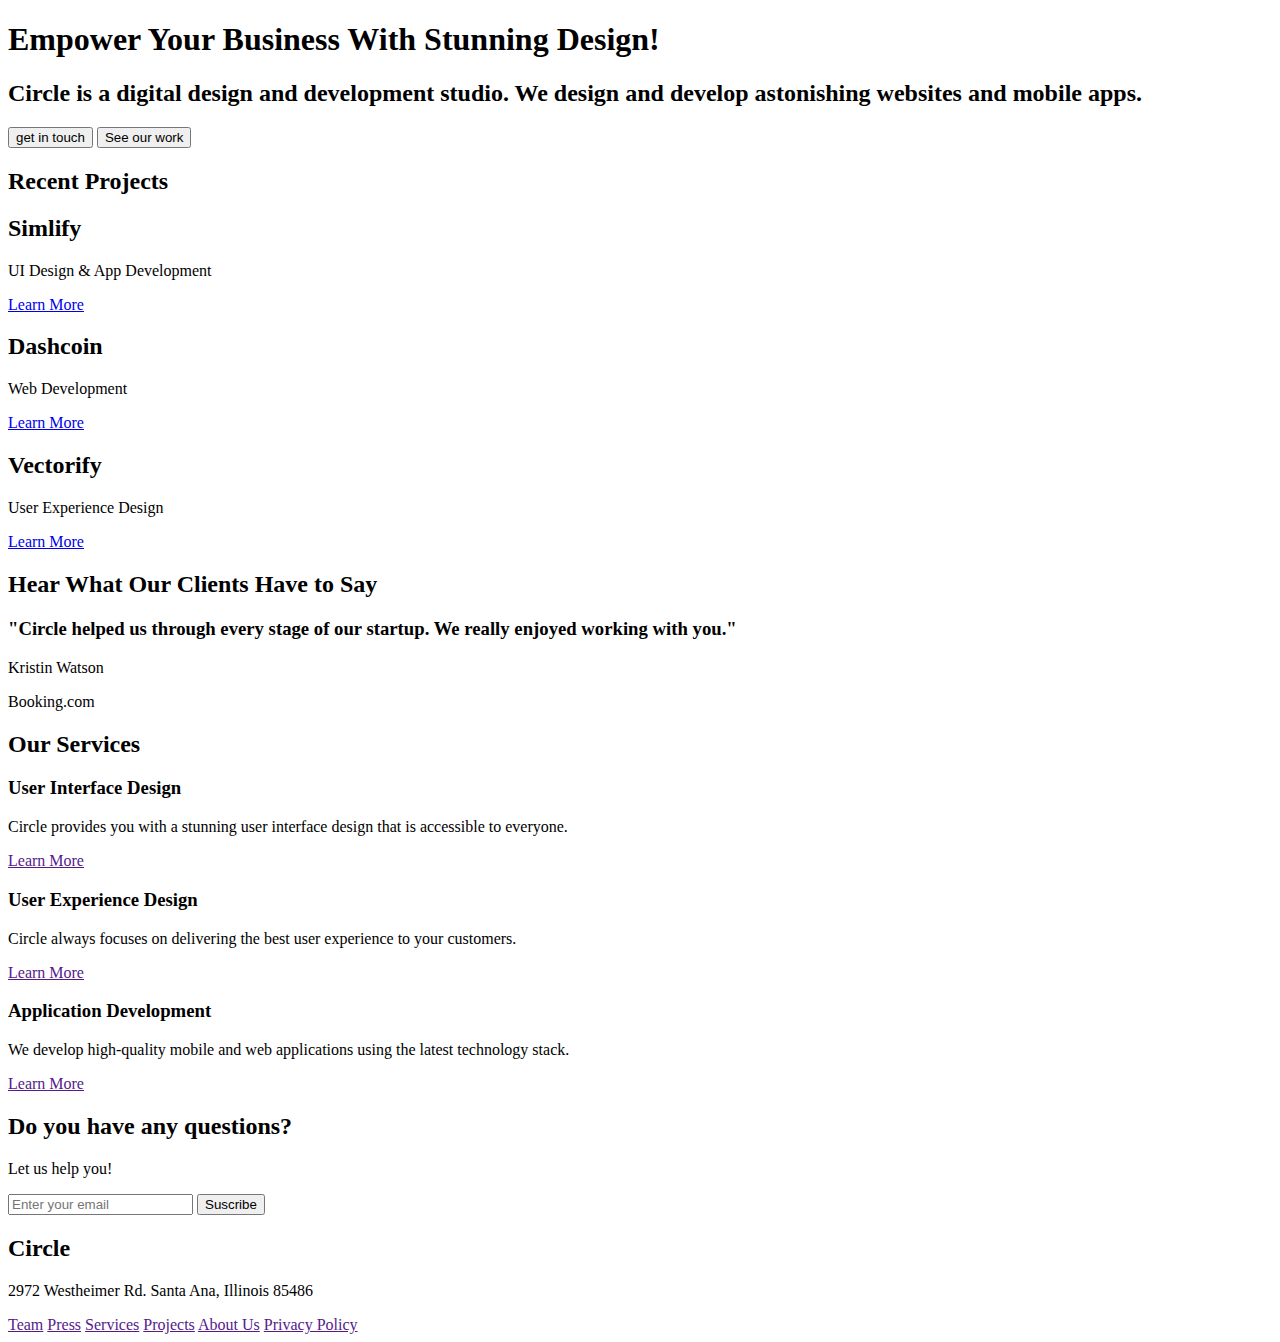
==== index.html @ e0c0fb66 "htmlCircleCommit" ====
<!DOCTYPE html>
<html lang="en">
  <head>
    <h1>Empower Your Business With Stunning Design!</h1>
    <h2>
      Circle is a digital design and development studio. We design and develop
      astonishing websites and mobile apps.
    </h2>
    <button>get in touch</button>
    <button>See our work</button>

    <meta charset="UTF-8" />
    <meta http-equiv="X-UA-Compatible" content="IE=edge" />
    <meta name="viewport" content="width=device-width, initial-scale=1.0" />
    <title>Document</title>
  </head>
  <body>
    <section>
      <h2>Recent Projects</h2>
      <div>
        <h2>Simlify</h2>
        <p>UI Design & App Development</p>
        <a href="https://circle-agency-35d27e.webflow.io/projects/simplify"
          >Learn More</a
        >
      </div>
      <div>
        <h2>Dashcoin</h2>
        <p>Web Development</p>
        <a href="https://circle-agency-35d27e.webflow.io/projects/dashcoin"
          >Learn More</a
        >
      </div>
      <div>
        <h2>Vectorify</h2>
        <p>User Experience Design</p>
        <a href="https://circle-agency-35d27e.webflow.io/projects/vectorify"
          >Learn More</a
        >
      </div>
    </section>
    <section>
      <h2>Hear What Our Clients Have to Say</h2>
      <h3>
        "Circle helped us through every stage of our startup. We really enjoyed
        working with you."
      </h3>
      <p>Kristin Watson</p>
      <p>Booking.com</p>
    </section>
    <section>
      <h2>Our Services</h2>
      <div>
        <h3>User Interface Design</h3>
        <p>
          Circle provides you with a stunning user interface design that is
          accessible to everyone.
        </p>
        <a href="">Learn More</a>
      </div>
      <div>
        <h3>User Experience Design</h3>
        <p>
          Circle always focuses on delivering the best user experience to your
          customers.
        </p>
        <a href="">Learn More</a>
      </div>
      <div>
        <h3>Application Development</h3>
        <p>
          We develop high-quality mobile and web applications using the latest
          technology stack.
        </p>
        <a href="">Learn More</a>
      </div>
    </section>
    <section>
      <h2>Do you have any questions?</h2>
      <p>Let us help you!</p>
      <input type="email" placeholder="Enter your email" />
      <button>Suscribe</button>
    </section>
    <footer>
      <h2>Circle</h2>
      <p>2972 Westheimer Rd. Santa Ana, Illinois 85486</p>
      <a href="">Team</a>
      <a href="">Press</a>
      <a href="">Services</a>
      <a href="">Projects</a>
      <a href="">About Us</a>
      <a href="">Privacy Policy</a>
    </footer>
  </body>
</html>
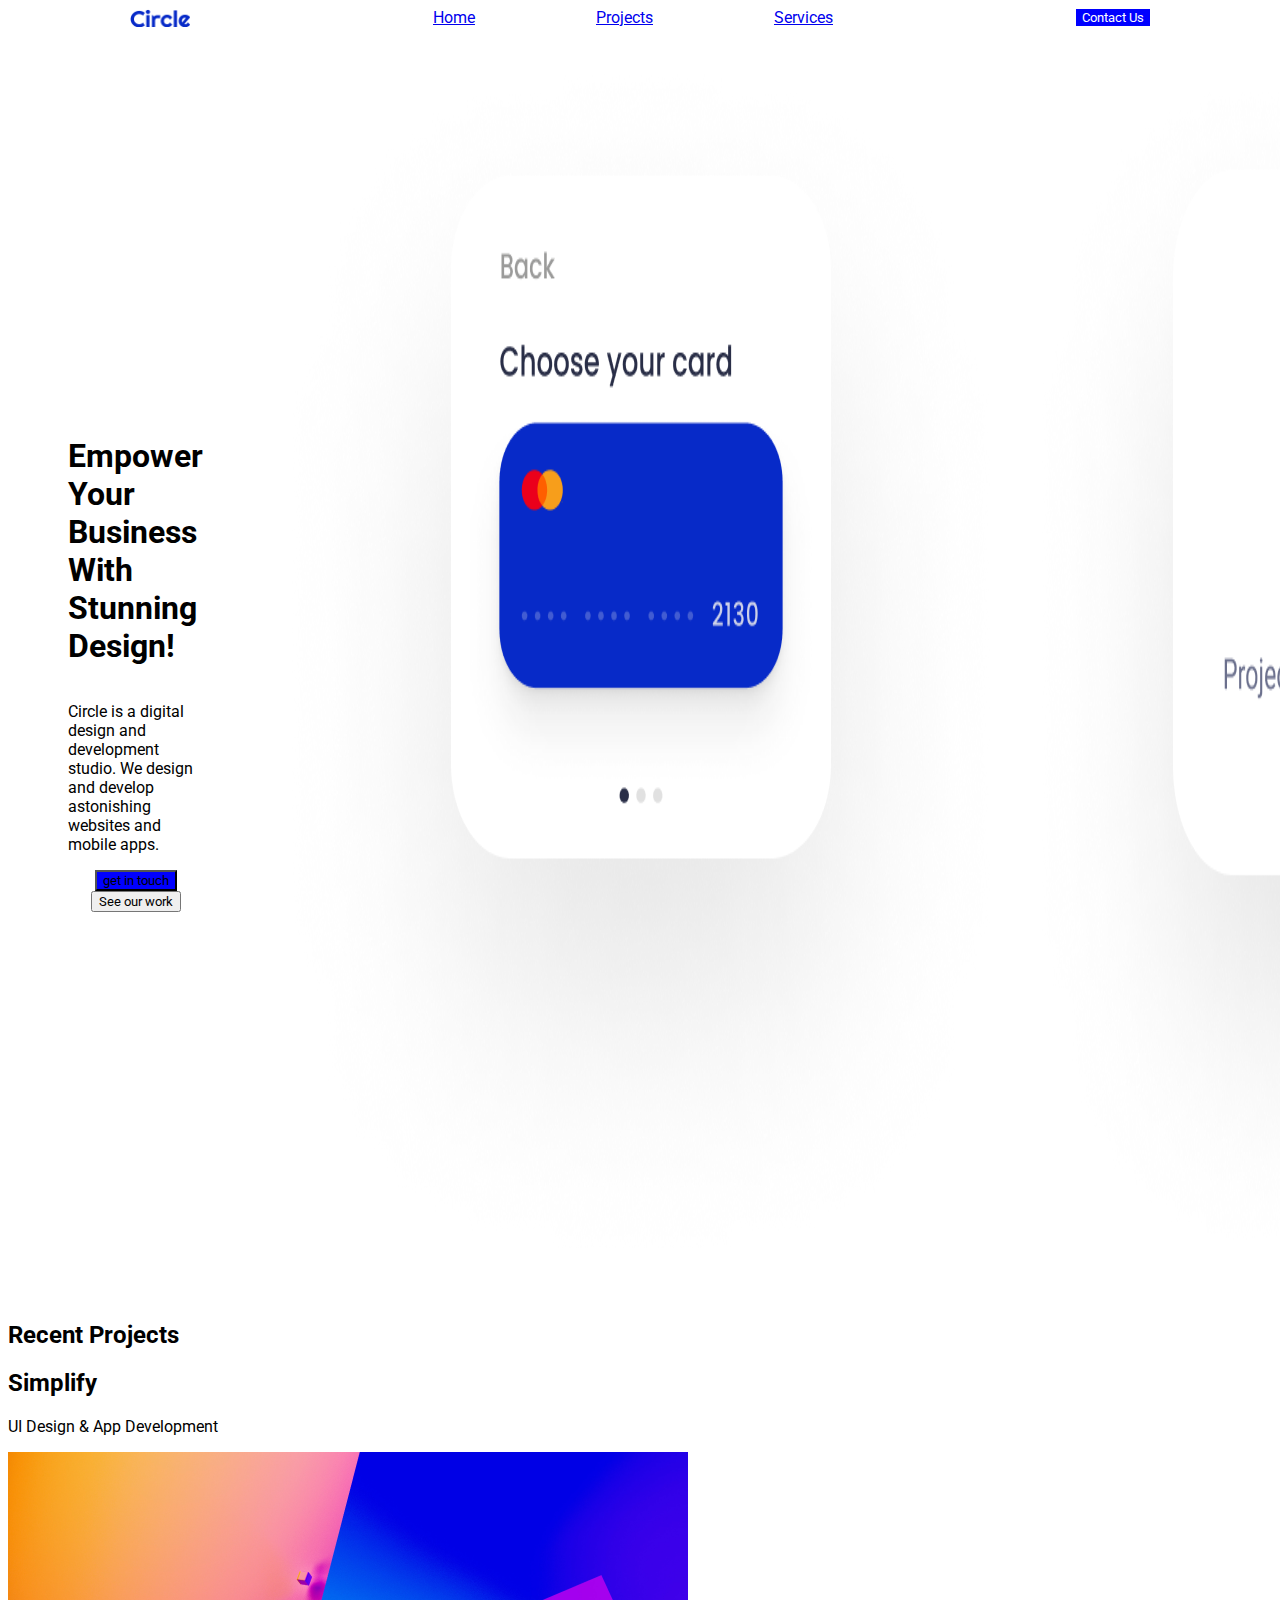
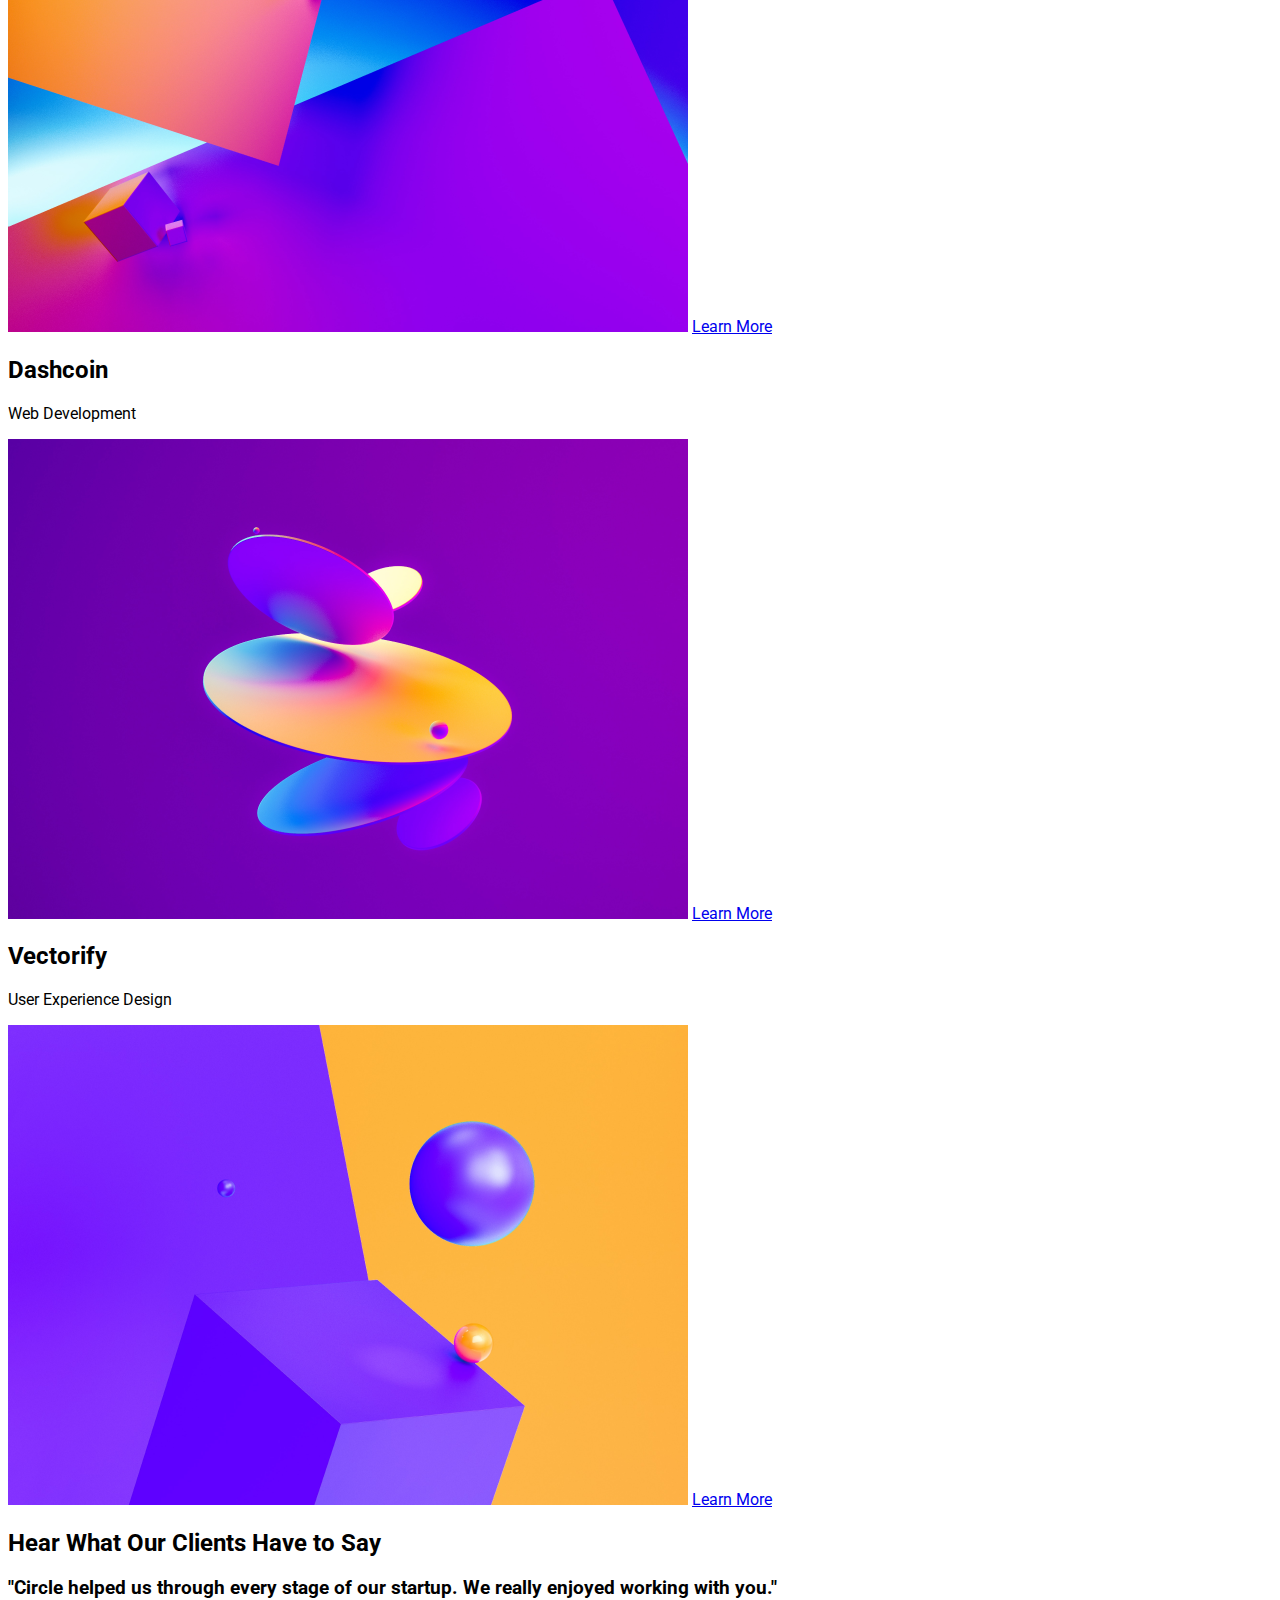
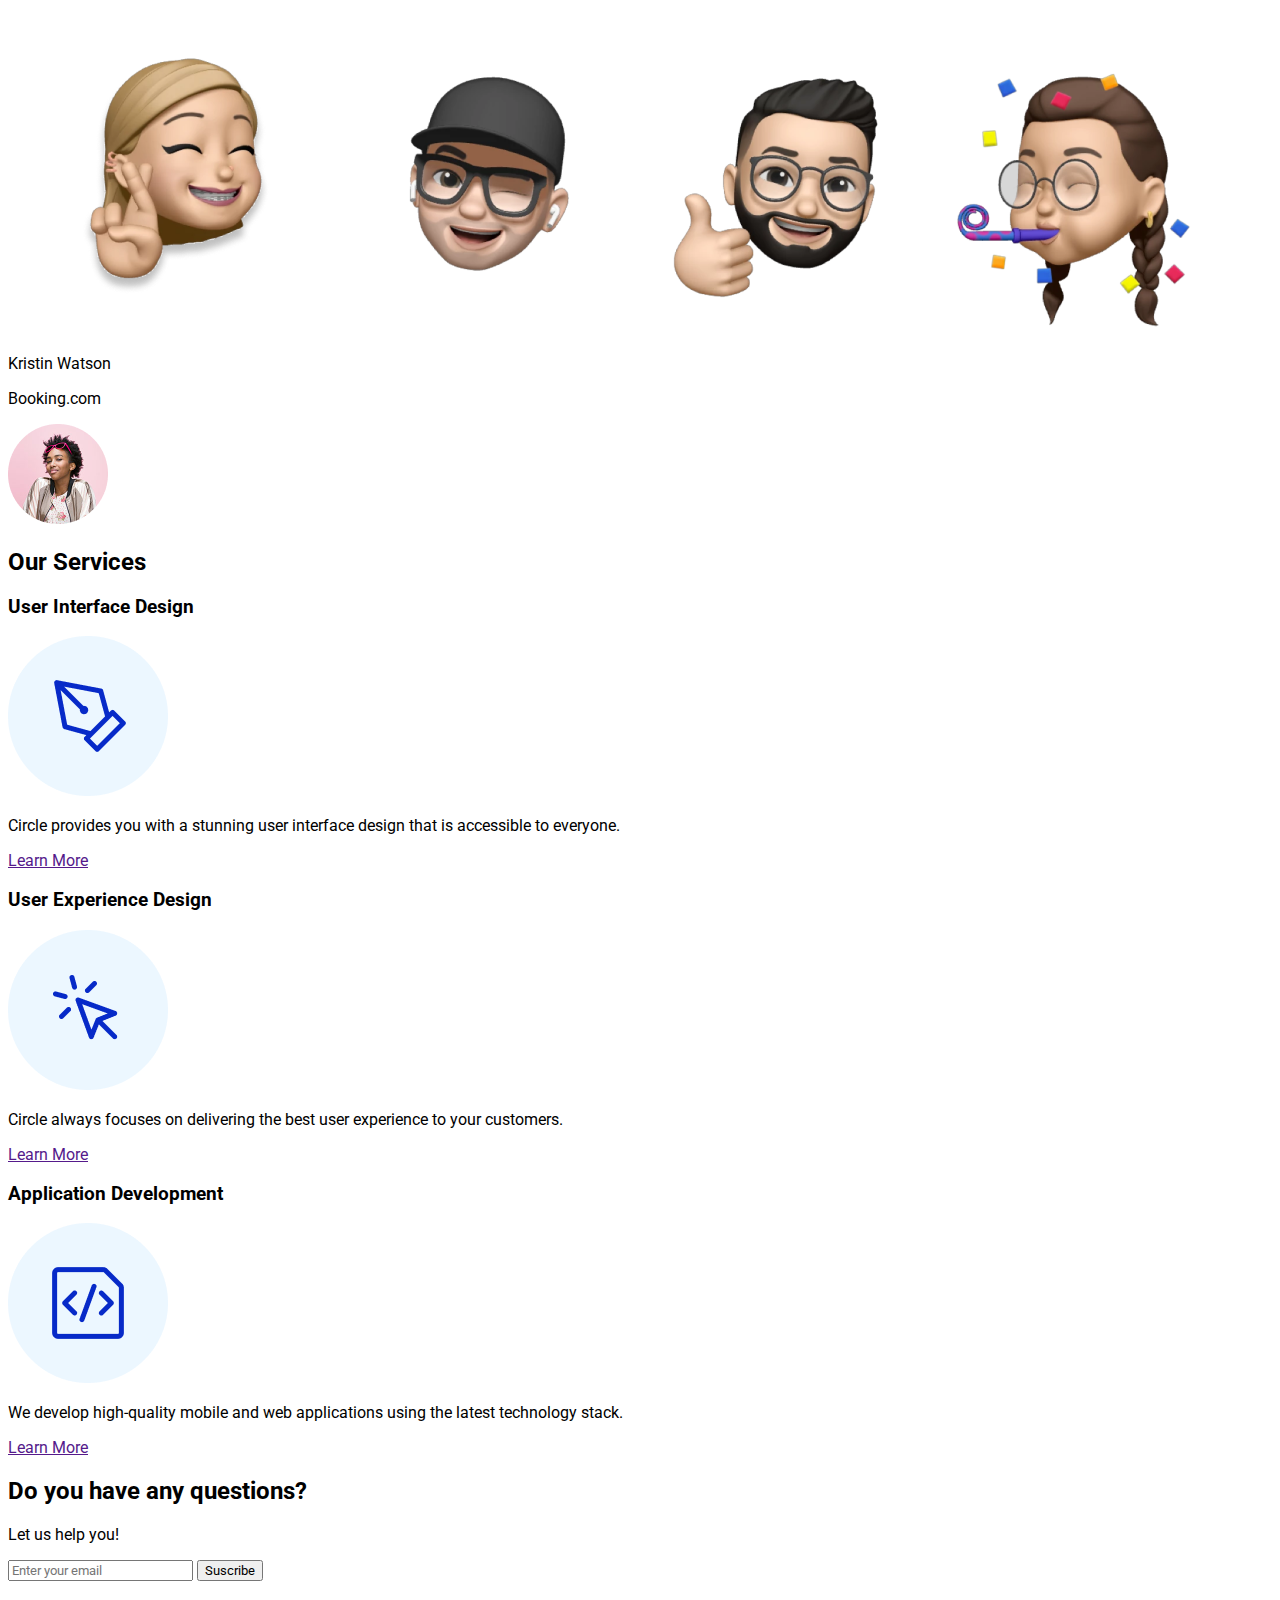
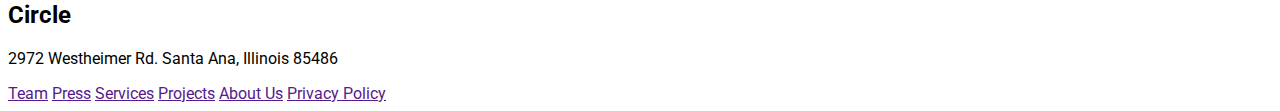
==== commit 35935062: "style css beggining" ====
--- a/index.html
+++ b/index.html
@@ -1,25 +1,51 @@
 <!DOCTYPE html>
 <html lang="en">
   <head>
-    <h1>Empower Your Business With Stunning Design!</h1>
-    <h2>
-      Circle is a digital design and development studio. We design and develop
-      astonishing websites and mobile apps.
-    </h2>
-    <button>get in touch</button>
-    <button>See our work</button>
-
     <meta charset="UTF-8" />
     <meta http-equiv="X-UA-Compatible" content="IE=edge" />
     <meta name="viewport" content="width=device-width, initial-scale=1.0" />
     <title>Document</title>
+    <link rel="stylesheet" href="style.css" />
+    <link rel="preconnect" href="https://fonts.googleapis.com" />
+    <link rel="preconnect" href="https://fonts.gstatic.com" crossorigin />
+    <link
+      href="https://fonts.googleapis.com/css2?family=Poppins:ital,wght@0,400;0,700;1,400&family=Roboto+Condensed:ital,wght@0,700;1,400&family=Roboto:wght@400;700&display=swap"
+      rel="stylesheet"
+    />
   </head>
   <body>
+    <nav class="navbar">
+      <img class="logo" src="/assets/Circle logo.png" alt="circle logo" />
+      <div class="nav-a">
+        <a href="https://circle-agency-35d27e.webflow.io/">Home</a>
+        <a href="https://circle-agency-35d27e.webflow.io/">Projects</a>
+        <a href="https://circle-agency-35d27e.webflow.io/">Services</a>
+      </div>
+      <button class="button-nav">Contact Us</button>
+    </nav>
+    <section class="hero-content">
+      <div class="hero-text">
+        <h1>Empower Your Business With Stunning Design!</h1>
+        <p>
+          Circle is a digital design and development studio. We design and
+          develop astonishing websites and mobile apps.
+        </p>
+        <button class="button-touch">get in touch</button>
+        <button>See our work</button>
+      </div>
+      <div class="hero-images">
+        <img src="/assets/Card 1.png" alt="card1" />
+        <img src="assets/Card 2.png" alt="card2" />
+        <img src="assets/Hero Image.png" alt="Hero Image" />
+        <img src="assets/Clients (Grayscale).png" alt="Clients Logos" />
+      </div>
+    </section>
     <section>
       <h2>Recent Projects</h2>
       <div>
-        <h2>Simlify</h2>
+        <h2>Simplify</h2>
         <p>UI Design & App Development</p>
+        <img src="/assets/Rectangle 1.png" alt="simplify image" />
         <a href="https://circle-agency-35d27e.webflow.io/projects/simplify"
           >Learn More</a
         >
@@ -27,6 +53,7 @@
       <div>
         <h2>Dashcoin</h2>
         <p>Web Development</p>
+        <img src="/assets/Rectangle 2.png" alt="dashcoin image" />
         <a href="https://circle-agency-35d27e.webflow.io/projects/dashcoin"
           >Learn More</a
         >
@@ -34,6 +61,7 @@
       <div>
         <h2>Vectorify</h2>
         <p>User Experience Design</p>
+        <img src="/assets/Rectangle 3.png" alt="vectorify image" />
         <a href="https://circle-agency-35d27e.webflow.io/projects/vectorify"
           >Learn More</a
         >
@@ -45,13 +73,19 @@
         "Circle helped us through every stage of our startup. We really enjoyed
         working with you."
       </h3>
+      <img src="/assets/Character 1.png" alt="image character 1" />
+      <img src="/assets/Character 2.png" alt="image character 2" />
+      <img src="/assets/Character 3.png" alt="image character 3" />
+      <img src="/assets/Character 4.png" alt="image character 4" />
       <p>Kristin Watson</p>
       <p>Booking.com</p>
+      <img src="/assets/Ellipse 24.png" alt="foto Ellipse" />
     </section>
     <section>
       <h2>Our Services</h2>
       <div>
         <h3>User Interface Design</h3>
+        <img src="/assets/Icon 1.png" alt="icono pluma" />
         <p>
           Circle provides you with a stunning user interface design that is
           accessible to everyone.
@@ -60,6 +94,7 @@
       </div>
       <div>
         <h3>User Experience Design</h3>
+        <img src="/assets/Icon 2.png" alt="icono flecha" />
         <p>
           Circle always focuses on delivering the best user experience to your
           customers.
@@ -68,6 +103,7 @@
       </div>
       <div>
         <h3>Application Development</h3>
+        <img src="/assets/Icon 3.png" alt="icono file" />
         <p>
           We develop high-quality mobile and web applications using the latest
           technology stack.
--- a/style.css
+++ b/style.css
@@ -0,0 +1,44 @@
+* {
+  font-family: roboto;
+}
+.navbar {
+  display: flex;
+  justify-content: space-around;
+  align-items: center;
+}
+.logo {
+  width: 60px;
+  height: 18px;
+  background-position: 50% 50%;
+  background-size: contain;
+  background-repeat: no-repeat;
+}
+.nav-a {
+  display: flex;
+  justify-content: space-between;
+  align-items: center;
+  width: 400px;
+}
+.button-nav {
+  background-color: blue;
+  color: white;
+  border: none;
+}
+.hero-content {
+  display: flex;
+  flex-direction: row;
+  align-items: center;
+}
+.hero-text {
+  display: flex;
+  justify-content: space-around;
+  align-items: center;
+  margin: 60px;
+  flex-direction: column;
+}
+.button-touch {
+  background-color: blue;
+}
+.hero-images {
+  display: flex;
+}
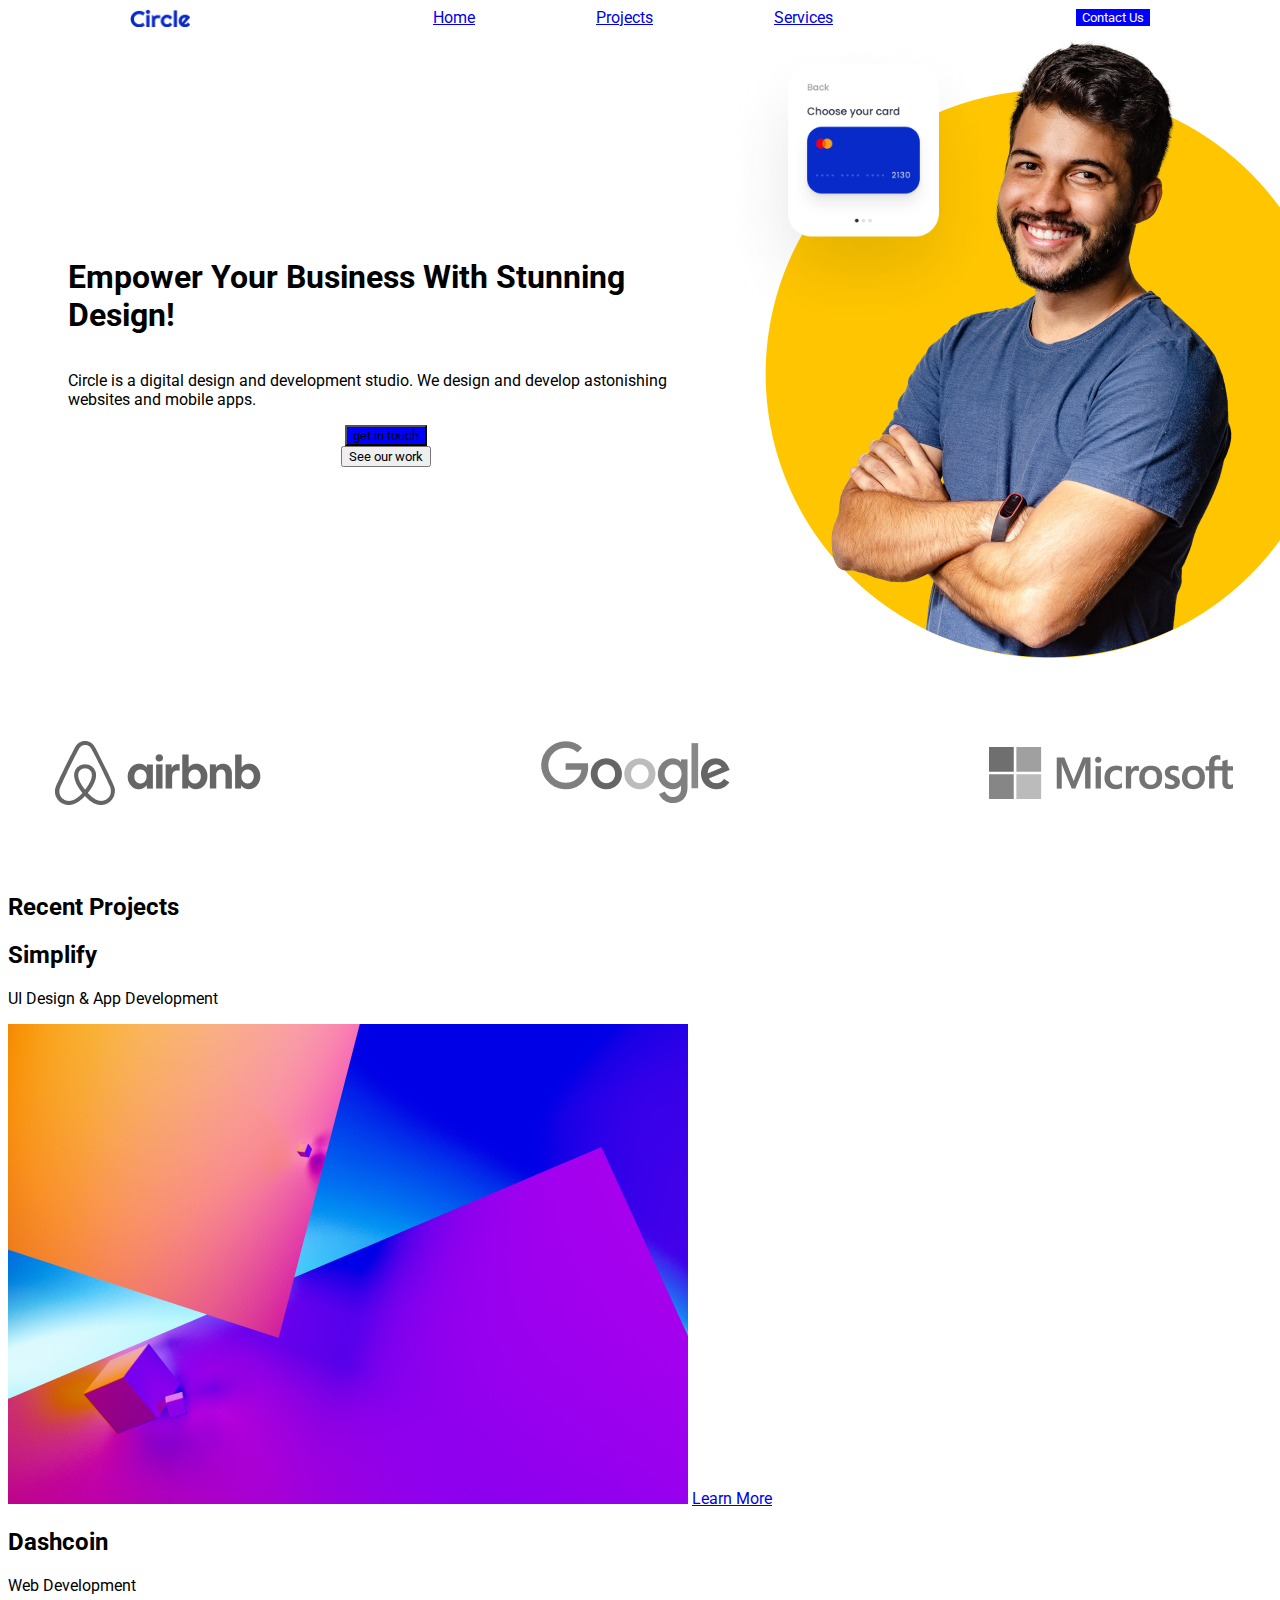
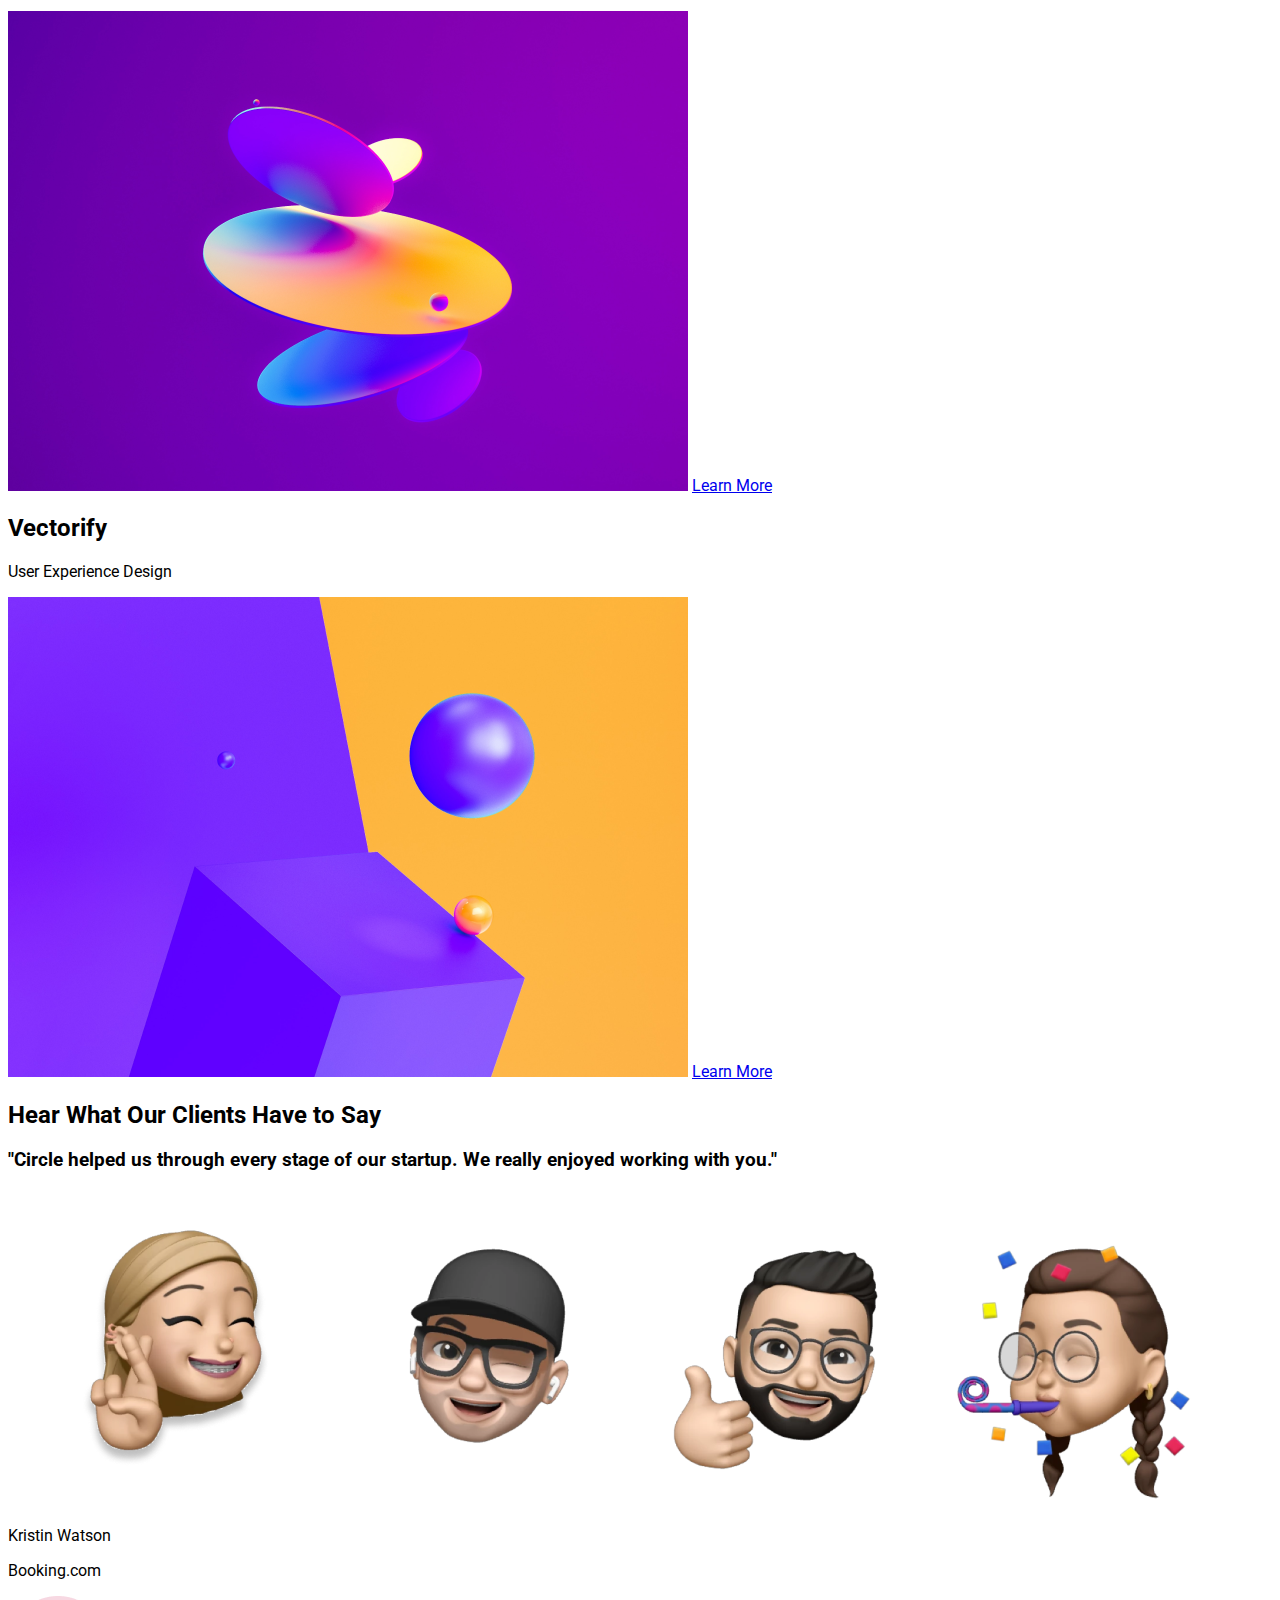
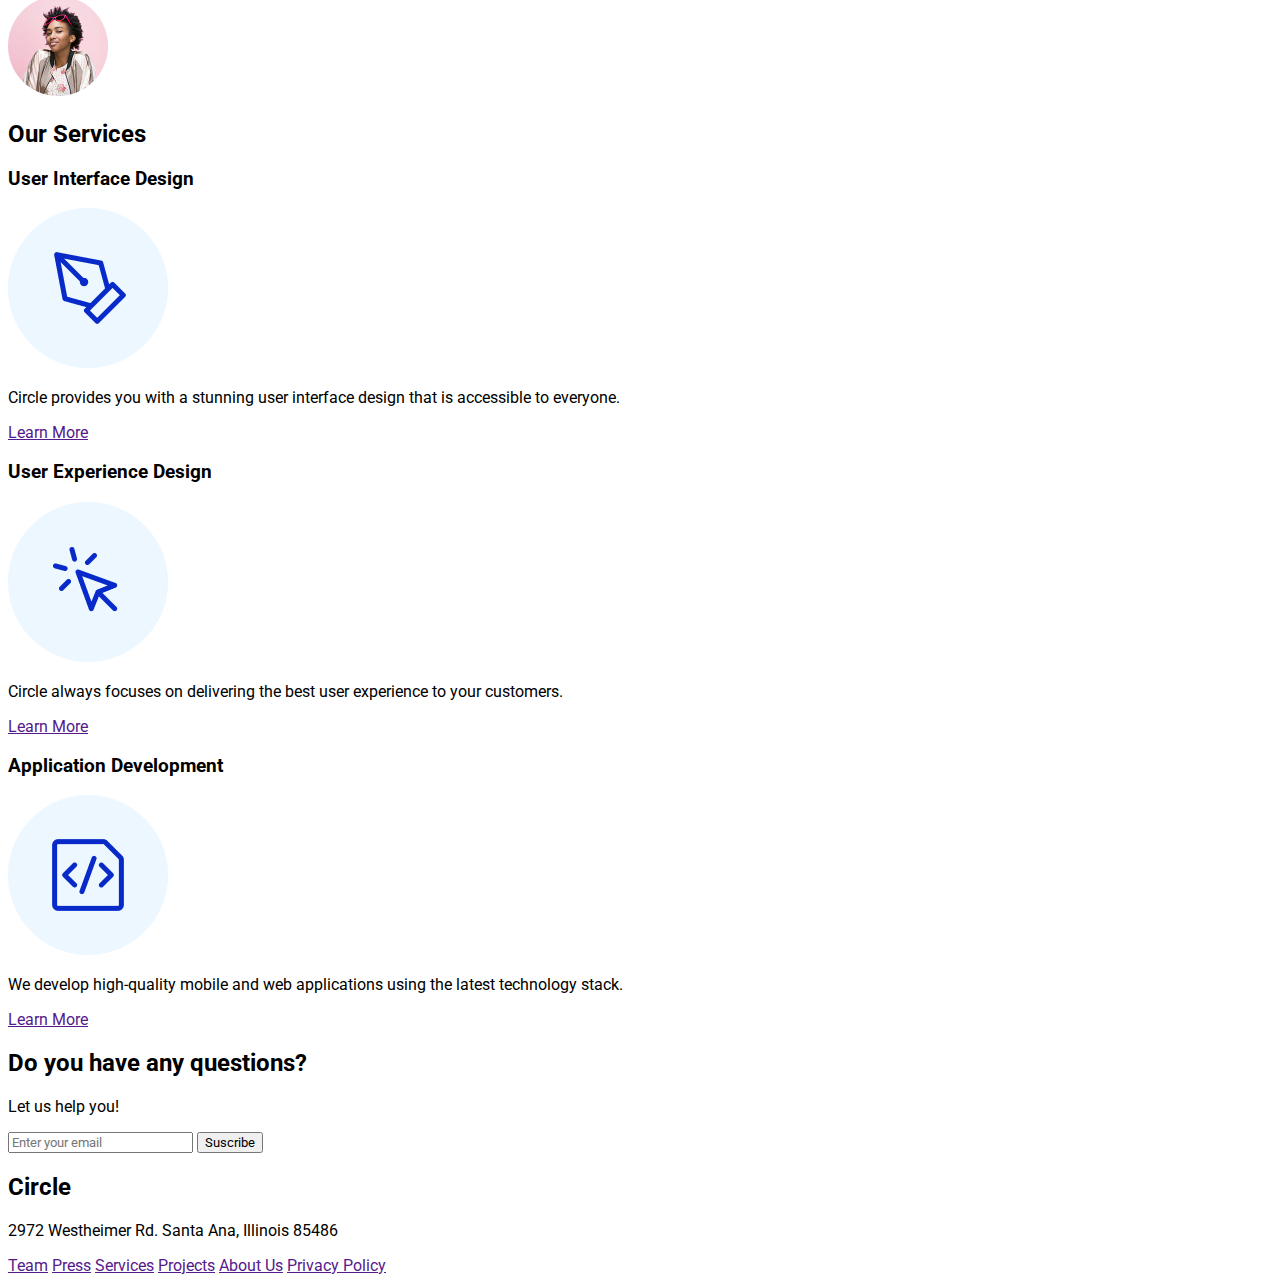
==== commit 1aef20bd: "hero-images" ====
--- a/index.html
+++ b/index.html
@@ -34,11 +34,23 @@
         <button>See our work</button>
       </div>
       <div class="hero-images">
-        <img src="/assets/Card 1.png" alt="card1" />
-        <img src="assets/Card 2.png" alt="card2" />
-        <img src="assets/Hero Image.png" alt="Hero Image" />
-        <img src="assets/Clients (Grayscale).png" alt="Clients Logos" />
+        <div class="hero-image1">
+          <img src="/assets/Card 1.png" alt="card1" />
+        </div>
+        <div class="hero-image2">
+          <img src="assets/Card 2.png" alt="card2" />
+        </div>
+        <div class="hero-image3">
+          <img src="assets/Hero Image.png" alt="Hero Image" />
+        </div>
       </div>
+    </section>
+    <section>
+      <img
+        class="clients-logos"
+        src="assets/Clients (Grayscale).png"
+        alt="Clients Logos"
+      />
     </section>
     <section>
       <h2>Recent Projects</h2>
--- a/style.css
+++ b/style.css
@@ -40,5 +40,41 @@
   background-color: blue;
 }
 .hero-images {
-  display: flex;
+  width: 50%;
+  height: 650px;
+  position: relative;
 }
+.hero-image1 {
+  width: 270px;
+  position: absolute;
+  right: 60%;
+  top: 0%;
+  left: -10%;
+}
+.hero-image1 img {
+  width: 300px;
+  height: auto;
+}
+.hero-image2 {
+  position: absolute;
+  width: 570px;
+  bottom: -10%;
+  left: 140%;
+}
+.hero-image2 img {
+  width: 300px;
+  height: auto;
+}
+.hero-image3 {
+  width: 270px;
+  /* position: absolute;
+  bottom: -20%;
+  left: 70%; */
+}
+.hero-image3 img {
+  width: 570px;
+  height: auto;
+}
+
+.clients-logos {
+}
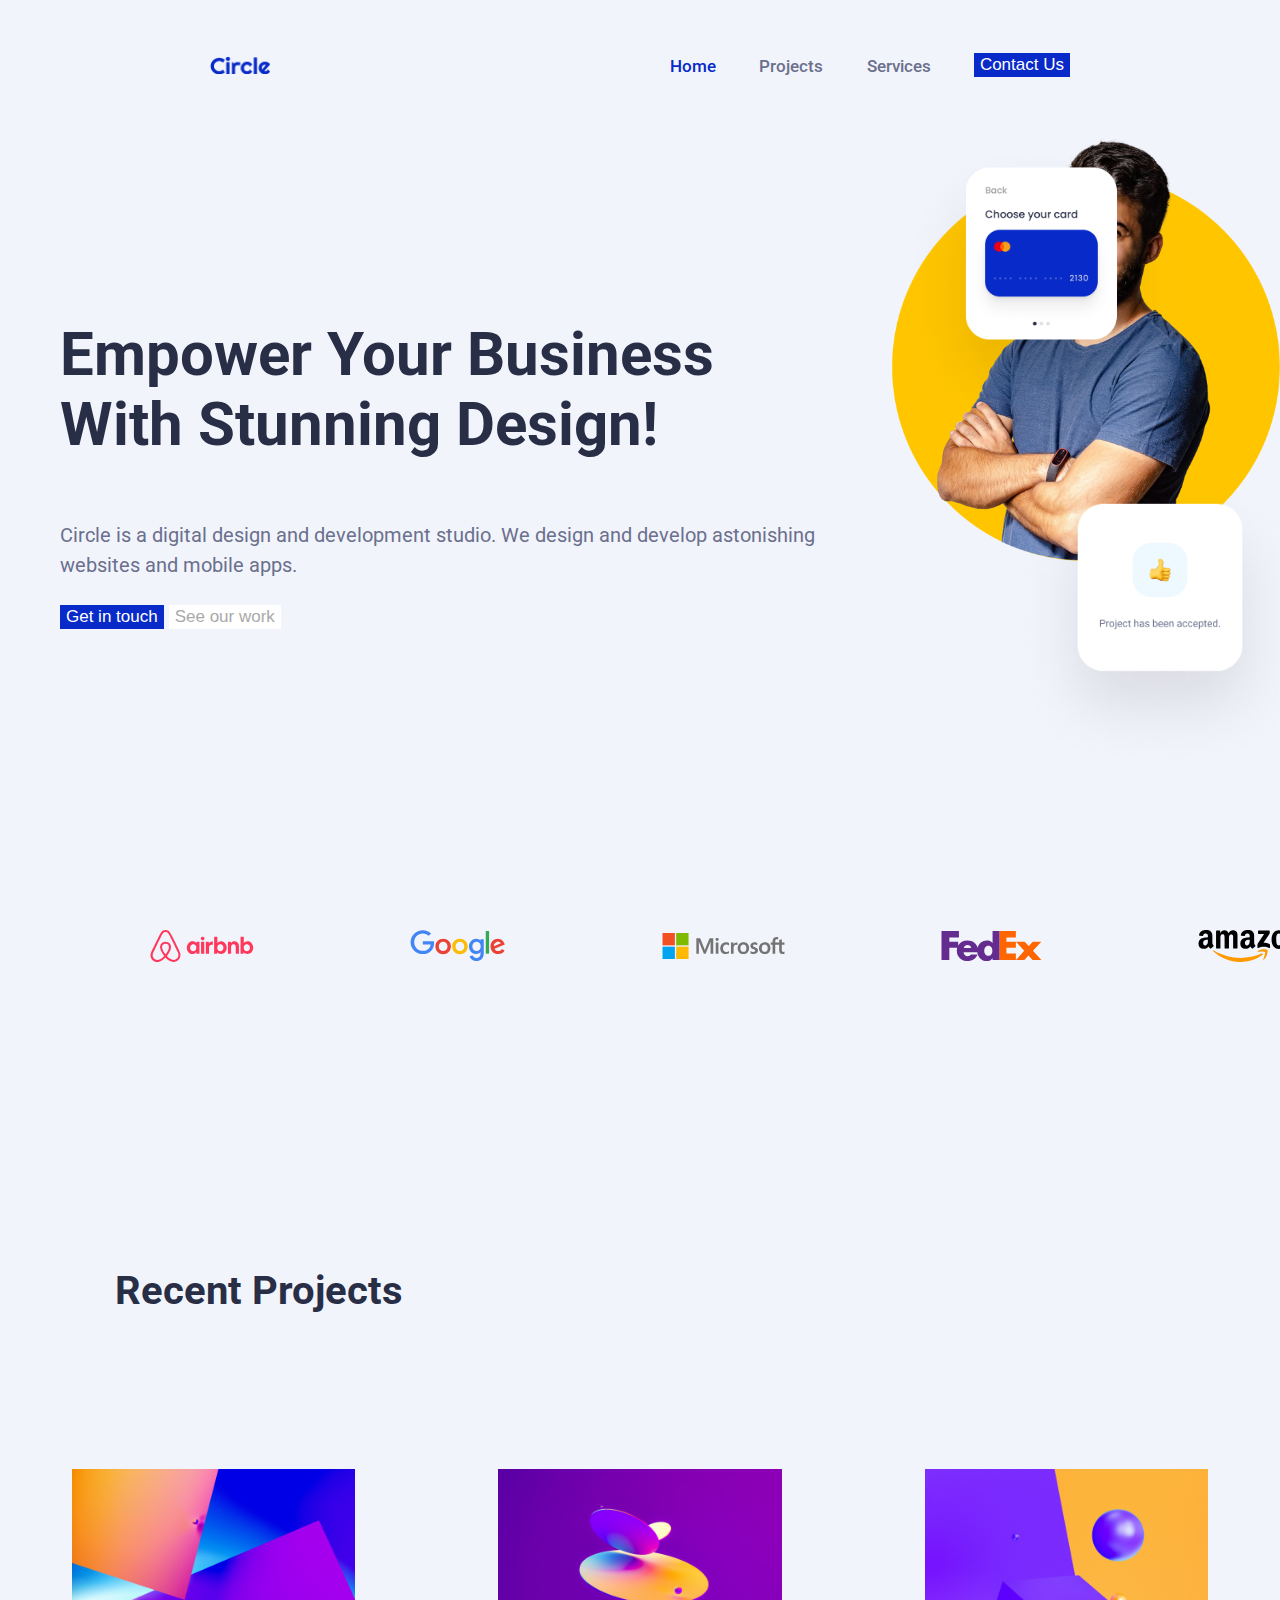
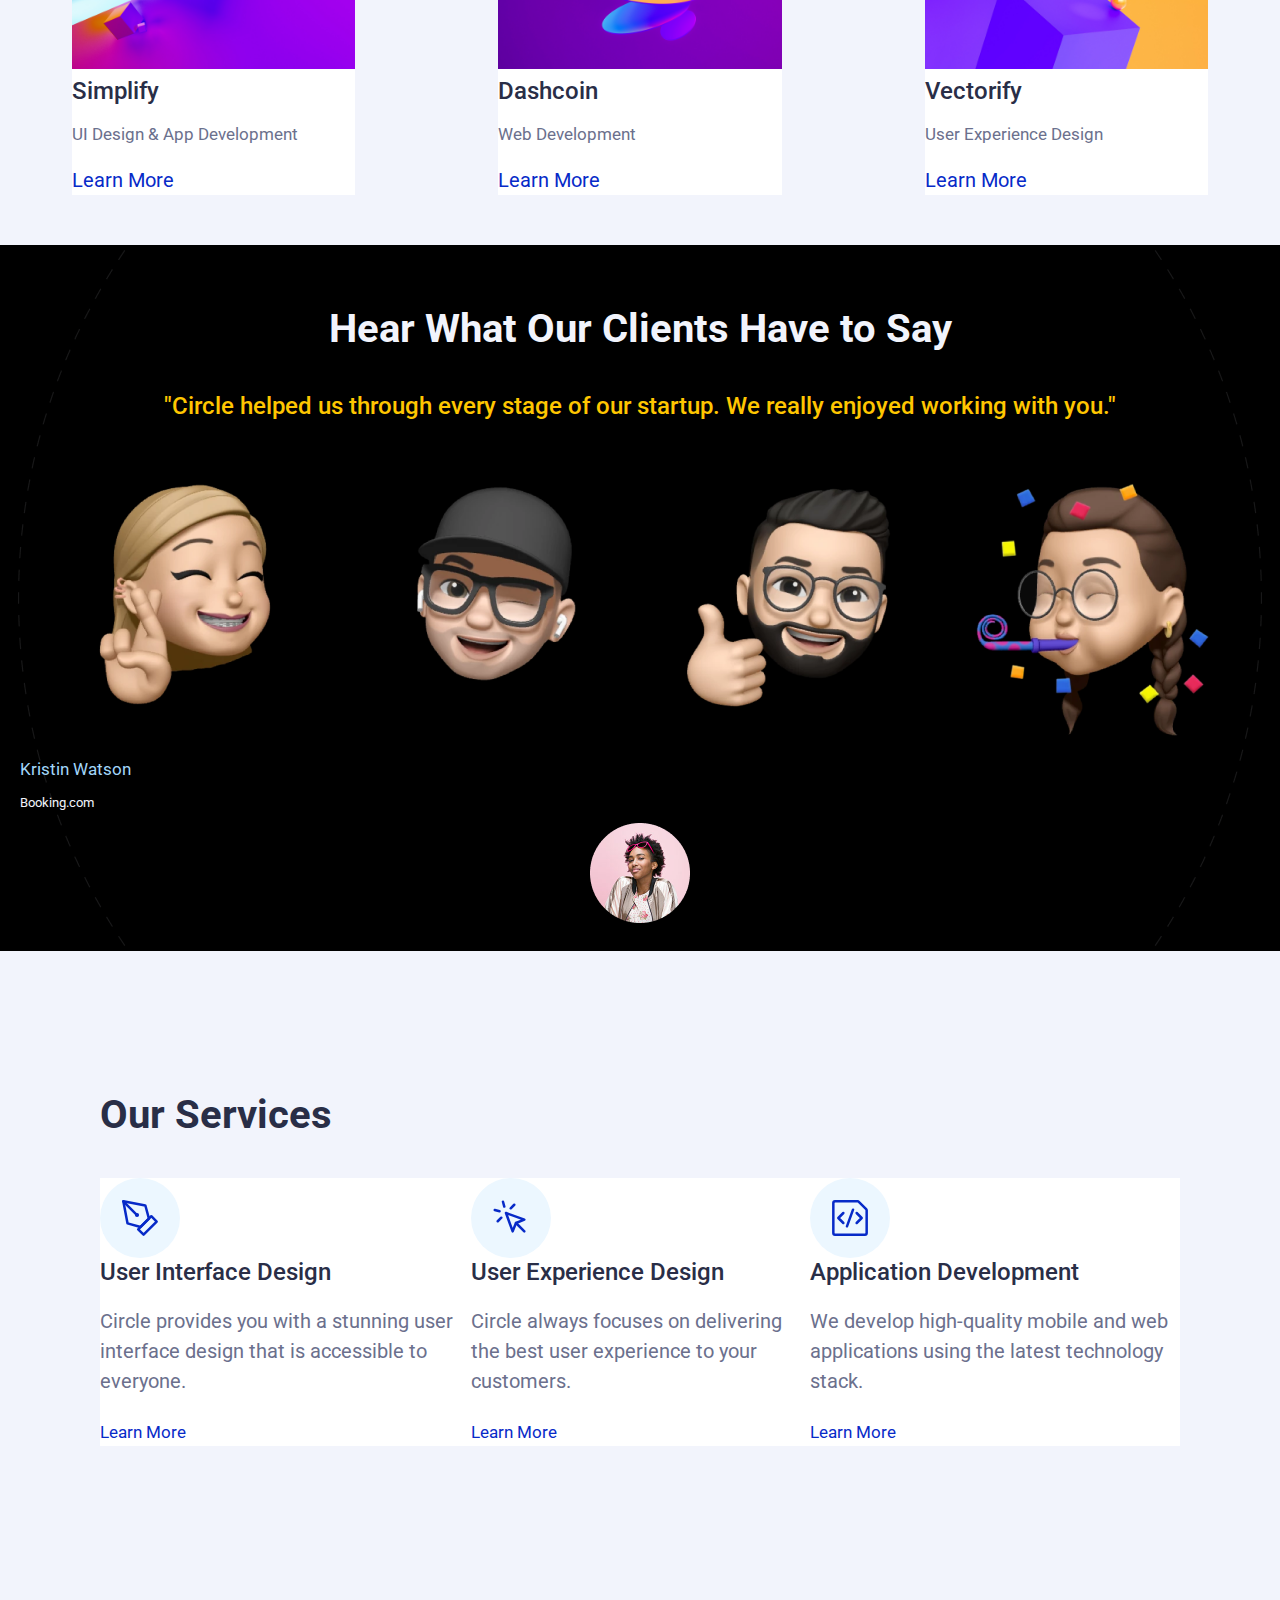
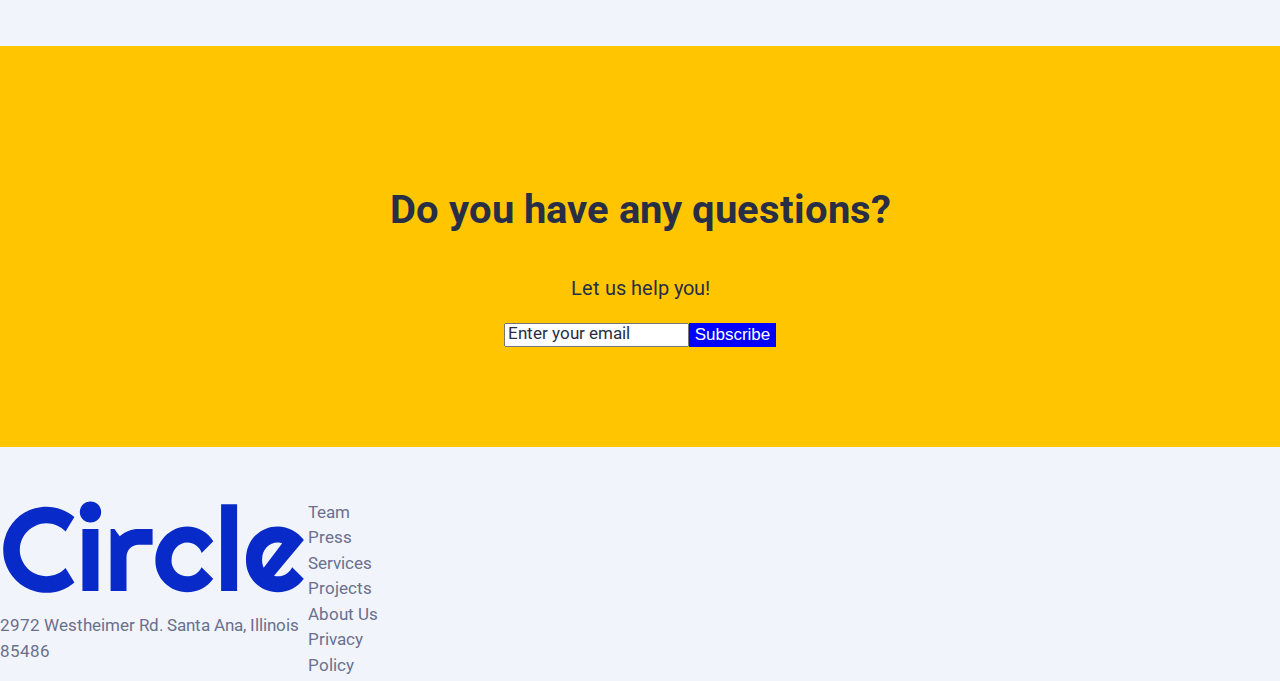
==== commit d0947798: "second sprint" ====
--- a/index.html
+++ b/index.html
@@ -9,19 +9,19 @@
     <link rel="preconnect" href="https://fonts.googleapis.com" />
     <link rel="preconnect" href="https://fonts.gstatic.com" crossorigin />
     <link
-      href="https://fonts.googleapis.com/css2?family=Poppins:ital,wght@0,400;0,700;1,400&family=Roboto+Condensed:ital,wght@0,700;1,400&family=Roboto:wght@400;700&display=swap"
+      href="https://fonts.googleapis.com/css2?family=Roboto:wght@400;500;700&display=swap"
       rel="stylesheet"
     />
   </head>
-  <body>
-    <nav class="navbar">
+  <body class="body-regular">
+    <nav>
       <img class="logo" src="/assets/Circle logo.png" alt="circle logo" />
-      <div class="nav-a">
-        <a href="https://circle-agency-35d27e.webflow.io/">Home</a>
-        <a href="https://circle-agency-35d27e.webflow.io/">Projects</a>
-        <a href="https://circle-agency-35d27e.webflow.io/">Services</a>
+      <ul>
+        <li><a class="active" href="https://circle-agency-35d27e.webflow.io/">Home</a></li>
+        <li><a href="https://circle-agency-35d27e.webflow.io/">Projects</a></li>
+        <li><a href="https://circle-agency-35d27e.webflow.io/">Services</a></li>
       </div>
-      <button class="button-nav">Contact Us</button>
+      <button class="button-contact">Contact Us</button>
     </nav>
     <section class="hero-content">
       <div class="hero-text">
@@ -30,114 +30,170 @@
           Circle is a digital design and development studio. We design and
           develop astonishing websites and mobile apps.
         </p>
-        <button class="button-touch">get in touch</button>
-        <button>See our work</button>
+        <div>
+          <button class="button-touch headline-medium">Get in touch</button>
+          <button class="button-work headline-medium">See our work</button>
+        </div>
       </div>
       <div class="hero-images">
+        <div class="hero-guy">
+          <img src="assets/Hero Image.png" alt="Hero Image" />
+        </div>
         <div class="hero-image1">
           <img src="/assets/Card 1.png" alt="card1" />
         </div>
         <div class="hero-image2">
           <img src="assets/Card 2.png" alt="card2" />
         </div>
-        <div class="hero-image3">
-          <img src="assets/Hero Image.png" alt="Hero Image" />
+      </div>
+    </section>
+    <section class="client-logos">
+      <img
+        class="logo-airbb"
+        src="/assets/project-assets/logos/airbnb-logo.svg"
+        alt="logo-airbb"
+      />
+      <img
+        class="logo-google"
+        src="/assets/project-assets/logos/google-logo.svg"
+        alt="logo-google"
+      />
+      <img
+        class="logo-microsoft"
+        src="/assets/project-assets/logos/microsoft-logo.svg"
+        alt="logo-microsoft"
+      />
+      <img
+        class="logo-fedex"
+        src="/assets/project-assets/logos/fedex-logo.svg"
+        alt="logo-fedex"
+      />
+      <img
+        class="logo-amazon"
+        src="/assets/project-assets/logos/amazon-logo.svg"
+        alt="logo-amazon"
+      />
+    </section>
+    <section id="projects">
+      <h3>Recent Projects</h3>
+      <div class="projects">
+        <div class="project">
+          <img src="/assets/Rectangle 1.png" alt="simplify image" />
+          <div class="project-title body-medium">Simplify</div>
+          <p class="headline-regular">UI Design & App Development</p>
+          <a href="https://circle-agency-35d27e.webflow.io/projects/simplify"
+            >Learn More</a
+          >
+        </div>
+        <div class="project">
+          <img src="/assets/Rectangle 2.png" alt="dashcoin image" />
+          <div class="project-title body-medium">Dashcoin</div>
+          <p class="headline-regular">Web Development</p>
+          <a href="https://circle-agency-35d27e.webflow.io/projects/dashcoin"
+            >Learn More</a
+          >
+        </div>
+        <div class="project">
+          <img src="/assets/Rectangle 3.png" alt="vectorify image" />
+          <div class="project-title body-medium">Vectorify</div>
+          <p class="headline-regular">User Experience Design</p>
+          <a href="https://circle-agency-35d27e.webflow.io/projects/vectorify"
+            >Learn More</a
+          >
         </div>
       </div>
     </section>
-    <section>
-      <img
-        class="clients-logos"
-        src="assets/Clients (Grayscale).png"
-        alt="Clients Logos"
-      />
-    </section>
-    <section>
-      <h2>Recent Projects</h2>
-      <div>
-        <h2>Simplify</h2>
-        <p>UI Design & App Development</p>
-        <img src="/assets/Rectangle 1.png" alt="simplify image" />
-        <a href="https://circle-agency-35d27e.webflow.io/projects/simplify"
-          >Learn More</a
-        >
-      </div>
-      <div>
-        <h2>Dashcoin</h2>
-        <p>Web Development</p>
-        <img src="/assets/Rectangle 2.png" alt="dashcoin image" />
-        <a href="https://circle-agency-35d27e.webflow.io/projects/dashcoin"
-          >Learn More</a
-        >
-      </div>
-      <div>
-        <h2>Vectorify</h2>
-        <p>User Experience Design</p>
-        <img src="/assets/Rectangle 3.png" alt="vectorify image" />
-        <a href="https://circle-agency-35d27e.webflow.io/projects/vectorify"
-          >Learn More</a
-        >
-      </div>
-    </section>
-    <section>
-      <h2>Hear What Our Clients Have to Say</h2>
-      <h3>
+    <section id="testimonial">
+      <h3>Hear What Our Clients Have to Say</h2>
+      <p class="testimonial-text body-medium">
         "Circle helped us through every stage of our startup. We really enjoyed
         working with you."
       </h3>
-      <img src="/assets/Character 1.png" alt="image character 1" />
-      <img src="/assets/Character 2.png" alt="image character 2" />
-      <img src="/assets/Character 3.png" alt="image character 3" />
-      <img src="/assets/Character 4.png" alt="image character 4" />
-      <p>Kristin Watson</p>
-      <p>Booking.com</p>
-      <img src="/assets/Ellipse 24.png" alt="foto Ellipse" />
-    </section>
-    <section>
-      <h2>Our Services</h2>
-      <div>
-        <h3>User Interface Design</h3>
-        <img src="/assets/Icon 1.png" alt="icono pluma" />
-        <p>
-          Circle provides you with a stunning user interface design that is
-          accessible to everyone.
-        </p>
-        <a href="">Learn More</a>
+      <div class="memojis">
+        <img
+          src="/assets/testimonial-section/memoji-1.png"
+          alt="image character 1"
+        />
+        <img
+        src="/assets/testimonial-section/memoji-2.png"
+          alt="image character 2"
+        />
+        <img
+        src="/assets/testimonial-section/memoji-3.png"
+          alt="image character 3"
+        />
+        <img
+        src="/assets/testimonial-section/memoji-4.png"
+          alt="image character 4"
+        />
       </div>
-      <div>
-        <h3>User Experience Design</h3>
-        <img src="/assets/Icon 2.png" alt="icono flecha" />
-        <p>
-          Circle always focuses on delivering the best user experience to your
-          customers.
-        </p>
-        <a href="">Learn More</a>
-      </div>
-      <div>
-        <h3>Application Development</h3>
-        <img src="/assets/Icon 3.png" alt="icono file" />
-        <p>
-          We develop high-quality mobile and web applications using the latest
-          technology stack.
-        </p>
-        <a href="">Learn More</a>
+      <div class="testimonial-person">
+        <div>
+          <p class="testimonial-person-name">Kristin Watson</p>
+          <p class="testimonial-person-company caption-2-text">Booking.com</p>
+        </div>
+        <img src="/assets/testimonial-section/profile-cropped.png" alt="Kristin Watson profile picture" />
       </div>
     </section>
-    <section>
-      <h2>Do you have any questions?</h2>
-      <p>Let us help you!</p>
-      <input type="email" placeholder="Enter your email" />
-      <button>Suscribe</button>
+    <section id="services">
+      <h3>Our Services</h3>
+      <div class="services">
+        <div class="service">
+          <div class="service-icon">
+            <img src="/assets/services-section/icons/1.svg" alt="icono pluma" />
+          </div>
+          <div class="service-type body-medium">User Interface Design</div>
+          <p class="body-regular">
+            Circle provides you with a stunning user interface design that is
+            accessible to everyone.
+          </p>
+          <a class="headline-regular" href="">Learn More</a>
+        </div>
+        <div class="service">
+          <div class="service-icon">
+            <img src="/assets/services-section/icons/2.svg" alt="icono flecha" />
+          </div>
+          <div class="service-type body-medium">User Experience Design</div>
+          <p>
+            Circle always focuses on delivering the best user experience to your
+            customers.
+          </p>
+          <a  class="headline-regular" href="">Learn More</a>
+        </div>
+        <div class="service">
+          <div class="service-icon">
+            <img src="/assets/services-section/icons/3.svg" alt="icono code" />
+          </div>
+          <div class="service-type body-medium">Application Development</div>
+          <p>
+            We develop high-quality mobile and web applications using the latest
+            technology stack.
+          </p>
+          <a  class="headline-regular" href="">Learn More</a>
+        </div>
+      </div>
     </section>
-    <footer>
-      <h2>Circle</h2>
-      <p>2972 Westheimer Rd. Santa Ana, Illinois 85486</p>
-      <a href="">Team</a>
-      <a href="">Press</a>
-      <a href="">Services</a>
-      <a href="">Projects</a>
-      <a href="">About Us</a>
-      <a href="">Privacy Policy</a>
+    <section id="questions">
+        <h3>Do you have any questions?</h3>
+        <p class="body-regular">Let us help you!</p>
+      <div class="email-suscribe">
+        <input type="email" placeholder="Enter your email" />
+        <button class="button-subscribe headline-medium">Subscribe</button>
+      </div>
+    </section>
+    <footer class="footer">
+      <div class="footer-circle">
+        <img src="/assets/project-assets/logos/circle.svg" alt="circle-logo" />
+        <p class="headline-regular">2972 Westheimer Rd. Santa Ana, Illinois 85486</p>
+      </div>
+      <div class="footer-links">
+        <a class="headline-regular" href="#">Team</a>
+        <a class="headline-regular" href="#">Press</a>
+        <a class="headline-regular" href="#">Services</a>
+        <a class="headline-regular" href="#">Projects</a>
+        <a class="headline-regular" href="#">About Us</a>
+        <a class="headline-regular" href="#">Privacy Policy</a>
+      </div>
     </footer>
   </body>
 </html>
--- a/style.css
+++ b/style.css
@@ -1,10 +1,97 @@
-* {
-  font-family: roboto;
-}
-.navbar {
+:root {
+  --color-primary-default: #072ac8;
+  --color-accent: #43d2ff;
+  --color-primary-hover: #a2d6f9;
+  --color-primary-tapped: #d1edff;
+  --color-neutral-dark: #292e47;
+  --color-neutral-medium: #6b708d;
+  --color-neutral-light: #f2f4fc;
+  --color-neutral-light-blue: #ecf7ff;
+  --color-secondary: #ffc600;
+}
+
+html,
+body {
+  margin: 0;
+  padding: 0;
+}
+body {
+  background-color: var(--color-neutral-light);
+  font-family: "Roboto", sans-serif;
+  color: var(--color-neutral-medium);
+}
+h1,
+h2,
+h3,
+h4 {
+  color: var(--color-neutral-dark);
+}
+h1 {
+  font-weight: 700;
+  font-size: 60px;
+  line-height: 70px;
+}
+h2 {
+  font-weight: 700;
+  font-size: 50px;
+  line-height: 59px;
+}
+h3 {
+  font-weight: 700;
+  font-size: 40px;
+  line-height: 47px;
+}
+h4 {
+  font-weight: 700;
+  font-size: 24px;
+  line-height: 28px;
+}
+.body-medium {
+  font-weight: 500;
+  font-size: 24px;
+  line-height: 28px;
+}
+.body-regular {
+  font-weight: 400;
+  font-size: 20px;
+  line-height: 150%;
+}
+.headline-regular {
+  font-weight: 400;
+  font-size: 17px;
+  line-height: 150%;
+}
+.headline-medium {
+  font-weight: 500;
+  font-size: 17px;
+  line-height: 130%;
+}
+.caption-1-text {
+  font-weight: 400;
+  font-size: 15px;
+  line-height: 18px;
+}
+.caption-2-text {
+  font-weight: 400;
+  font-size: 13px;
+  line-height: 15px;
+}
+a {
+  color: var(--color-primary-default);
+  text-decoration: none;
+}
+a:hover {
+  color: var(--color-primary-hover);
+}
+a:active {
+  color: var(--color-primary-tapped);
+}
+
+nav {
   display: flex;
   justify-content: space-around;
   align-items: center;
+  padding: 30px;
 }
 .logo {
   width: 60px;
@@ -13,14 +100,27 @@
   background-size: contain;
   background-repeat: no-repeat;
 }
-.nav-a {
+nav > ul {
   display: flex;
   justify-content: space-between;
   align-items: center;
   width: 400px;
-}
-.button-nav {
-  background-color: blue;
+  list-style: none;
+}
+nav > ul > li > a {
+  font-weight: 500;
+  font-size: 17px;
+  line-height: 130%;
+  color: var(--color-neutral-medium);
+}
+nav > ul > li > a.active {
+  color: var(--color-primary-default);
+}
+.button-contact {
+  background-color: var(--color-primary-default);
+  font-weight: 500;
+  font-size: 17px;
+  line-height: 130%;
   color: white;
   border: none;
 }
@@ -32,13 +132,21 @@
 .hero-text {
   display: flex;
   justify-content: space-around;
-  align-items: center;
+  align-items: flex-start;
   margin: 60px;
   flex-direction: column;
 }
 .button-touch {
-  background-color: blue;
-}
+  background-color: var(--color-primary-default);
+  color: white;
+  border: none;
+}
+.button-work {
+  background-color: white;
+  color: darkgray;
+  border: none;
+}
+
 .hero-images {
   width: 50%;
   height: 650px;
@@ -47,34 +155,192 @@
 .hero-image1 {
   width: 270px;
   position: absolute;
-  right: 60%;
-  top: 0%;
-  left: -10%;
+  top: 0;
+  left: 0;
 }
 .hero-image1 img {
   width: 300px;
   height: auto;
 }
+.hero-guy {
+  position: absolute;
+  top: 0;
+  bottom: 0;
+  left: 0;
+  right: 0;
+}
+.hero-guy img {
+  width: 100%;
+  height: auto;
+}
 .hero-image2 {
+  width: 270px;
   position: absolute;
-  width: 570px;
-  bottom: -10%;
-  left: 140%;
+  bottom: 0;
+  right: 0;
 }
 .hero-image2 img {
   width: 300px;
   height: auto;
 }
-.hero-image3 {
-  width: 270px;
-  /* position: absolute;
-  bottom: -20%;
-  left: 70%; */
-}
-.hero-image3 img {
-  width: 570px;
+
+.client-logos {
+  width: 90%;
+  display: flex;
+  justify-content: space-between;
   height: auto;
-}
-
-.clients-logos {
-}
+  position: relative;
+  margin-top: auto;
+  padding: 150px;
+}
+#projects h3 {
+  padding: 115px;
+}
+.projects {
+  display: flex;
+  flex-direction: row;
+  justify-content: space-around;
+  margin-bottom: 50px;
+}
+.project {
+  background-color: white;
+}
+.project-title {
+  color: var(--color-neutral-dark);
+}
+.project img {
+  height: 200px;
+  width: auto;
+}
+
+#testimonial {
+  background-image: url(/assets/project-assets/testimonial-section/orbit.png);
+  background-color: black;
+  background-repeat: no-repeat;
+  background-position: center;
+  /* background-size: ; */
+  padding: 20px;
+  text-align: center;
+}
+#testimonial h3 {
+  color: var(--color-neutral-light);
+}
+.testimonial-text {
+  color: var(--color-secondary);
+}
+.memojis {
+  display: flex;
+  justify-content: space-around;
+  /* width: ???; */
+}
+.testimonial-person p {
+  text-align: left;
+}
+.testimonial-person-name {
+  font-size: 17px;
+  font-weight: 400;
+  line-height: 100%;
+  color: var(--color-primary-hover);
+}
+.testimonial-person-company {
+  color: var(--color-neutral-light);
+}
+
+.kristin-info {
+  display: flex;
+  flex-direction: row-reverse;
+}
+.kristin-text {
+  display: flex;
+  flex-direction: column-reverse;
+  color: white;
+}
+
+#services {
+  padding: 100px;
+}
+.services {
+  display: flex;
+  flex-direction: row;
+  justify-content: space-between;
+  margin-bottom: 50px;
+}
+.service {
+  background-color: white;
+}
+.service-icon {
+  border-radius: 100%;
+  width: 80px;
+  height: 80px;
+  aspect-ratio: 1;
+  background-color: var(--color-neutral-light-blue);
+}
+.service-icon img {
+  margin: 20px 20px;
+  width: 40px;
+  height: 40px;
+}
+.service-type {
+  color: var(--color-neutral-dark);
+}
+
+#questions {
+  background-color: #ffc600;
+  padding: 100px;
+  margin: 50px 0;
+  text-align: center;
+}
+#questions p {
+  color: var(--color-neutral-dark);
+}
+#questions input::placeholder {
+  font-family: "Roboto", sans-serif;
+  font-weight: 400;
+  font-size: 17px;
+  line-height: 150%;
+
+  color: var(--color-neutral-dark);
+}
+.questions-text {
+  display: flex;
+  align-items: center;
+  padding: 50px;
+  flex-direction: column;
+}
+.email-suscribe {
+  display: flex;
+  justify-content: center;
+}
+.button-subscribe {
+  background-color: blue;
+  color: white;
+  border: none;
+}
+
+.footer {
+  display: flex;
+  flex-direction: row;
+  align-items: center;
+  width: 400px;
+}
+
+.footer-circle {
+  display: flex;
+  flex-direction: column;
+}
+
+.footer-links {
+  display: flex;
+  flex-direction: column;
+  justify-content: flex-end;
+}
+.footer-links a {
+  color: var(--color-neutral-medium);
+}
+
+.project-types-single {
+  display: flex;
+  flex-direction: row;
+  justify-content: space-between;
+  margin-bottom: 50px;
+}
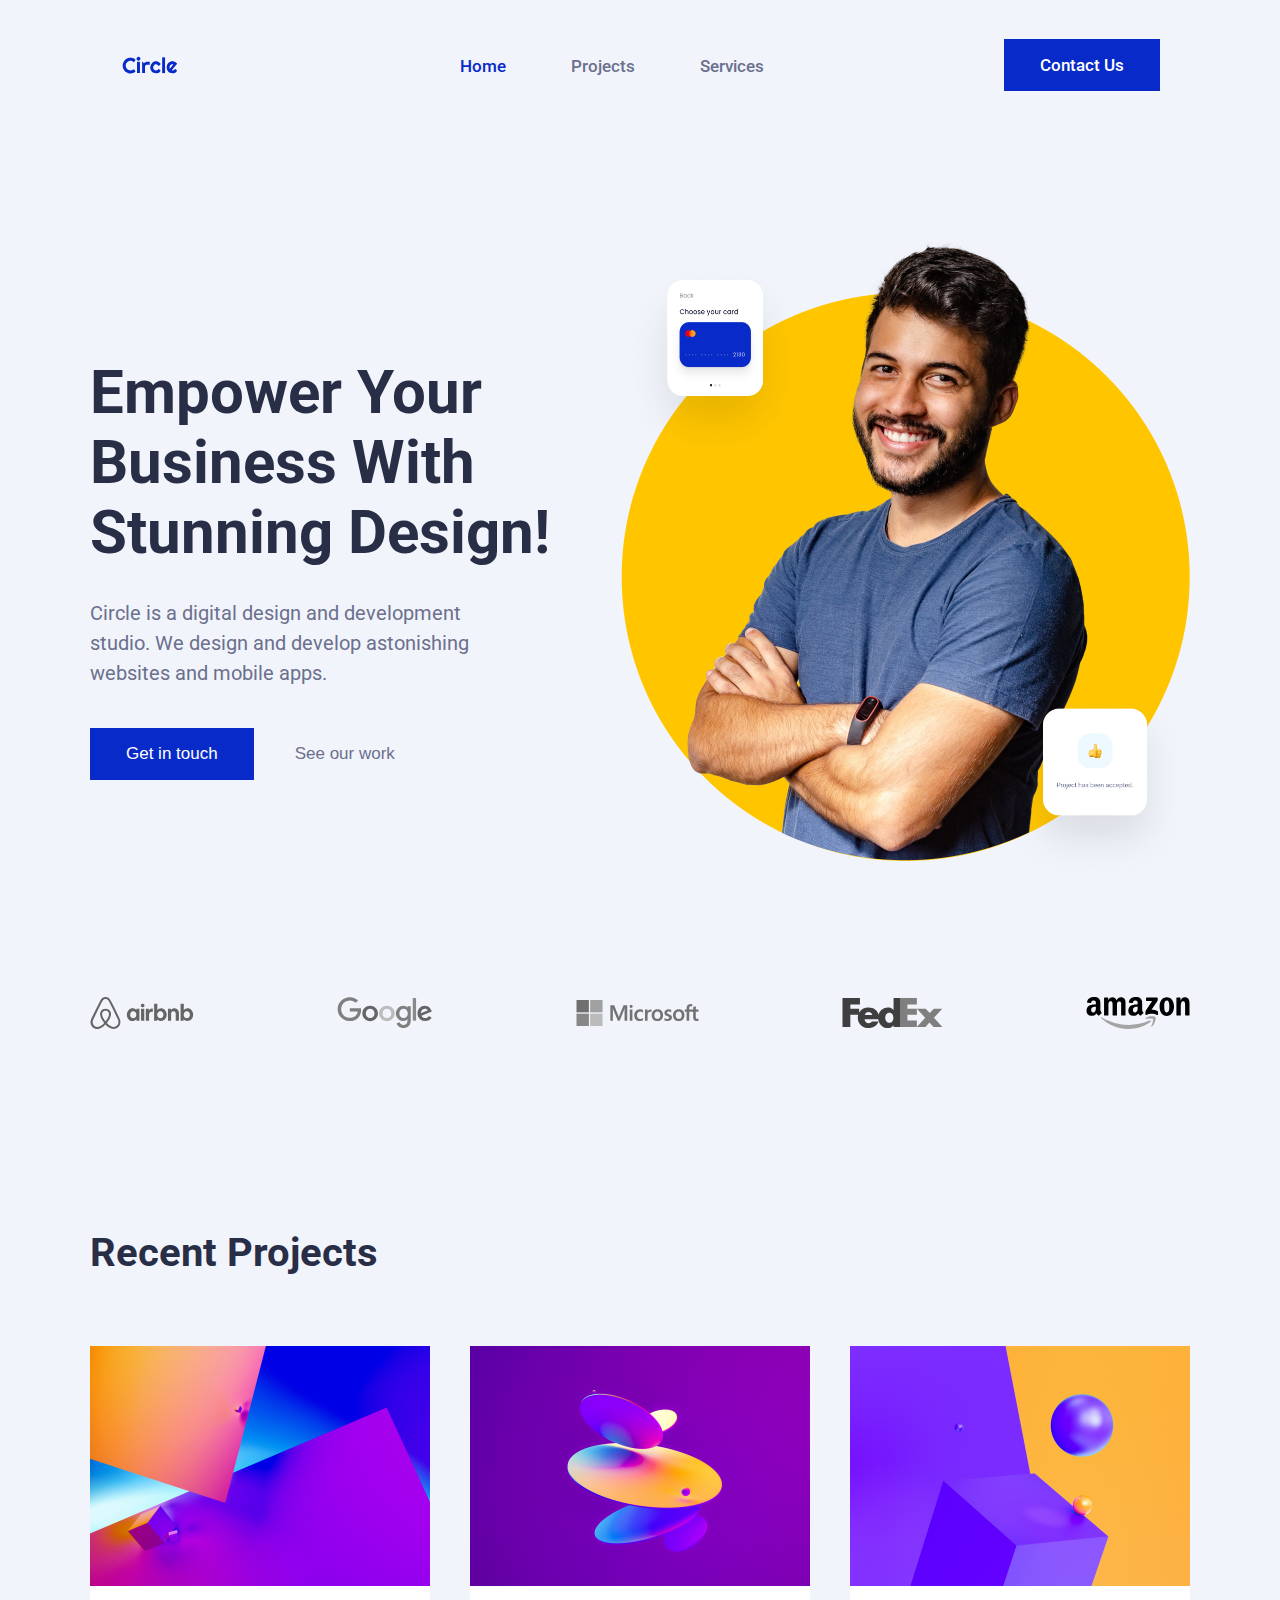
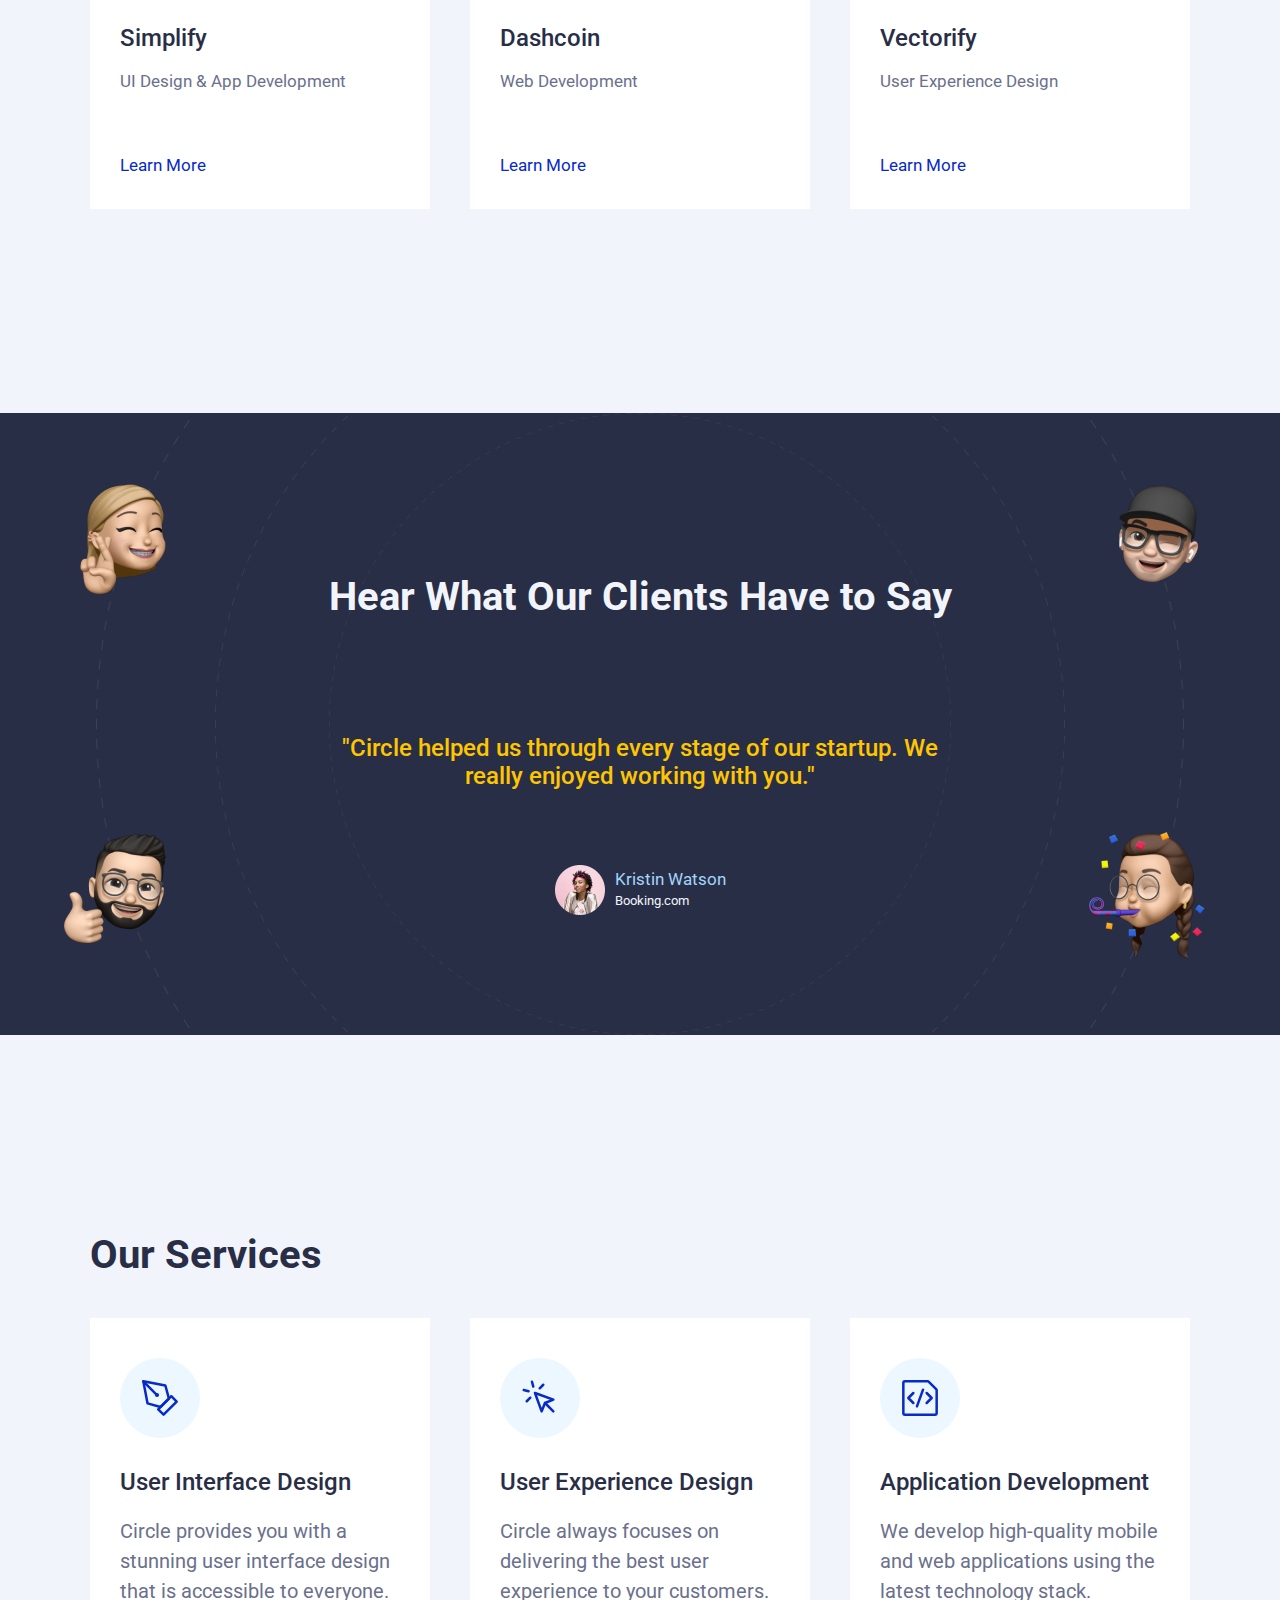
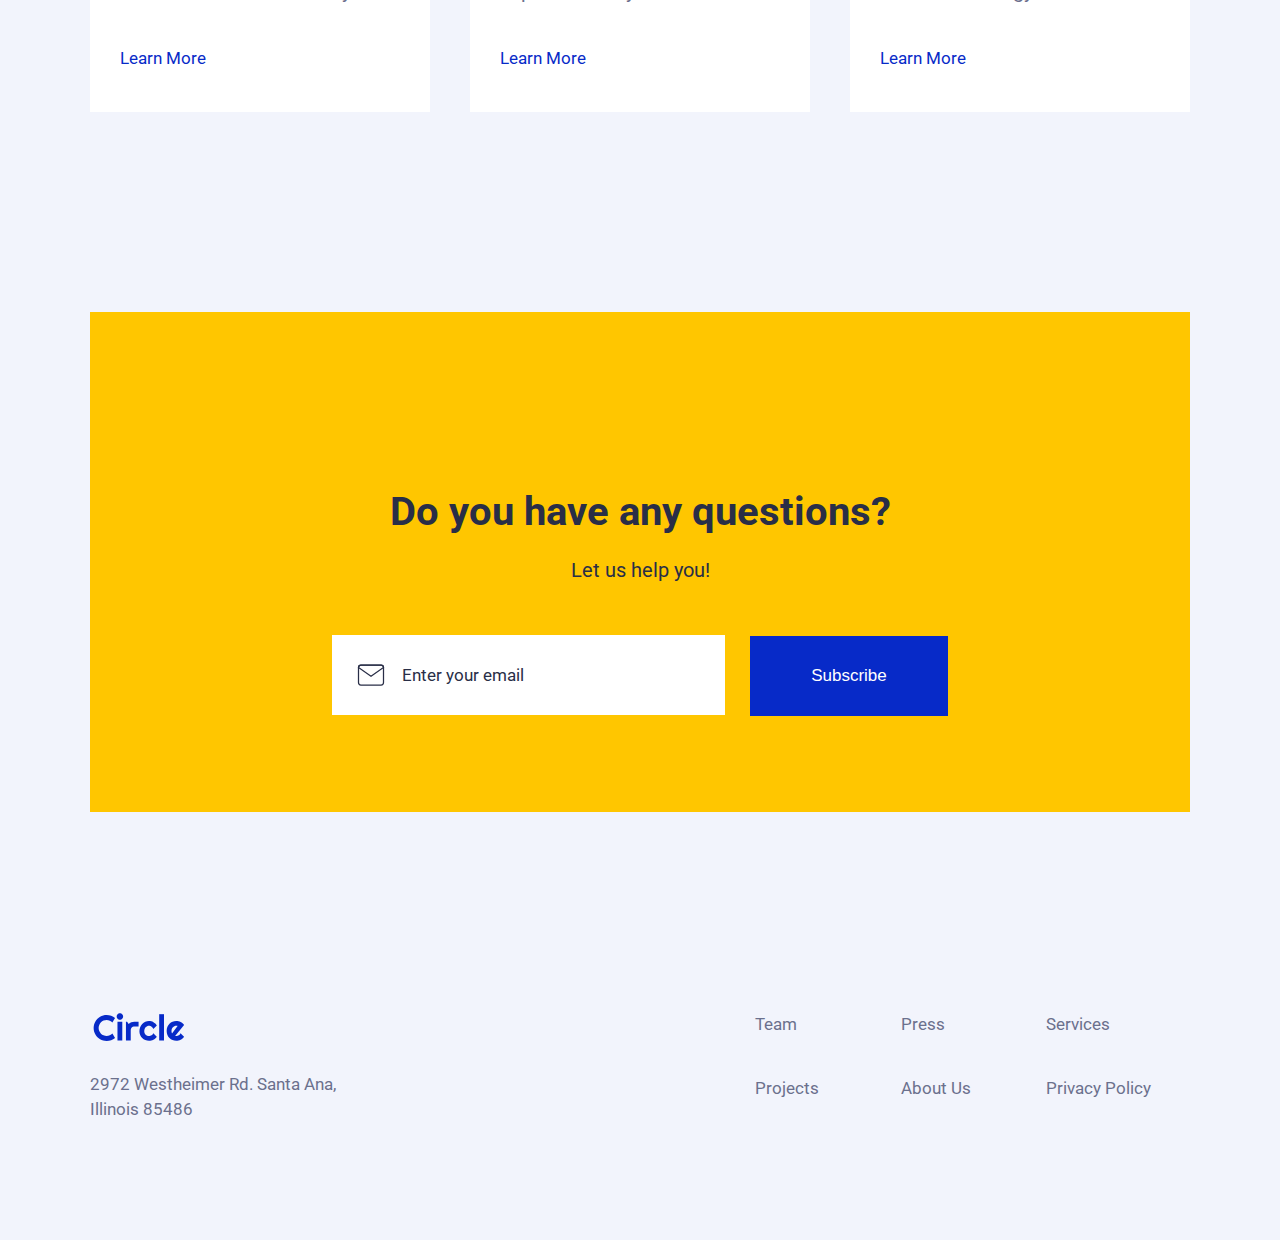
==== commit 05b60bf9: "desktop ready" ====
--- a/index.html
+++ b/index.html
@@ -5,7 +5,7 @@
     <meta http-equiv="X-UA-Compatible" content="IE=edge" />
     <meta name="viewport" content="width=device-width, initial-scale=1.0" />
     <title>Document</title>
-    <link rel="stylesheet" href="style.css" />
+    <link rel="stylesheet" href="/style.css" />
     <link rel="preconnect" href="https://fonts.googleapis.com" />
     <link rel="preconnect" href="https://fonts.gstatic.com" crossorigin />
     <link
@@ -15,15 +15,21 @@
   </head>
   <body class="body-regular">
     <nav>
-      <img class="logo" src="/assets/Circle logo.png" alt="circle logo" />
+      <img class="logo" src="/assets/logos/circle.svg" alt="circle logo" />
       <ul>
-        <li><a class="active" href="https://circle-agency-35d27e.webflow.io/">Home</a></li>
-        <li><a href="https://circle-agency-35d27e.webflow.io/">Projects</a></li>
-        <li><a href="https://circle-agency-35d27e.webflow.io/">Services</a></li>
-      </div>
-      <button class="button-contact">Contact Us</button>
+        <li>
+          <a class="active" href="/">Home</a>
+        </li>
+        <li><a href="/project-simplify.html">Projects</a></li>
+        <li class="last">
+          <a href="#">Services</a>
+        </li>
+      </ul>
+      <a class="button-primary button-contact" href="/contact.html"
+        >Contact Us</a
+      >
     </nav>
-    <section class="hero-content">
+    <section id="hero">
       <div class="hero-text">
         <h1>Empower Your Business With Stunning Design!</h1>
         <p>
@@ -31,27 +37,31 @@
           develop astonishing websites and mobile apps.
         </p>
         <div>
-          <button class="button-touch headline-medium">Get in touch</button>
+          <button class="button-primary button-touch">Get in touch</button>
           <button class="button-work headline-medium">See our work</button>
         </div>
       </div>
       <div class="hero-images">
         <div class="hero-guy">
-          <img src="assets/Hero Image.png" alt="Hero Image" />
-        </div>
-        <div class="hero-image1">
-          <img src="/assets/Card 1.png" alt="card1" />
-        </div>
-        <div class="hero-image2">
-          <img src="assets/Card 2.png" alt="card2" />
-        </div>
-      </div>
-    </section>
-    <section class="client-logos">
-      <img
-        class="logo-airbb"
+          <img src="/assets/hero-section/hero-image.png" alt="Hero Image" />
+        </div>
+        <img
+          class="hero-image1"
+          src="/assets/hero-section/card-1.png"
+          alt="card1"
+        />
+        <img
+          class="hero-image2"
+          src="assets/hero-section/card-2.png"
+          alt="card2"
+        />
+      </div>
+    </section>
+    <section id="client-logos">
+      <img
+        class="logo-airbnb"
         src="/assets/project-assets/logos/airbnb-logo.svg"
-        alt="logo-airbb"
+        alt="logo-airbnb"
       />
       <img
         class="logo-google"
@@ -79,60 +89,84 @@
       <div class="projects">
         <div class="project">
           <img src="/assets/Rectangle 1.png" alt="simplify image" />
-          <div class="project-title body-medium">Simplify</div>
-          <p class="headline-regular">UI Design & App Development</p>
-          <a href="https://circle-agency-35d27e.webflow.io/projects/simplify"
-            >Learn More</a
-          >
+          <div class="project-text">
+            <div class="project-title body-medium">Simplify</div>
+            <p class="project-description headline-regular">
+              UI Design & App Development
+            </p>
+            <a
+              class="headline-regular"
+              href="https://circle-agency-35d27e.webflow.io/projects/simplify"
+              >Learn More</a
+            >
+          </div>
         </div>
         <div class="project">
           <img src="/assets/Rectangle 2.png" alt="dashcoin image" />
-          <div class="project-title body-medium">Dashcoin</div>
-          <p class="headline-regular">Web Development</p>
-          <a href="https://circle-agency-35d27e.webflow.io/projects/dashcoin"
-            >Learn More</a
-          >
+          <div class="project-text">
+            <div class="project-title body-medium">Dashcoin</div>
+            <p class="project-description headline-regular">Web Development</p>
+            <a
+              class="headline-regular"
+              href="https://circle-agency-35d27e.webflow.io/projects/dashcoin"
+              >Learn More</a
+            >
+          </div>
         </div>
         <div class="project">
           <img src="/assets/Rectangle 3.png" alt="vectorify image" />
-          <div class="project-title body-medium">Vectorify</div>
-          <p class="headline-regular">User Experience Design</p>
-          <a href="https://circle-agency-35d27e.webflow.io/projects/vectorify"
-            >Learn More</a
-          >
+          <div class="project-text">
+            <div class="project-title body-medium">Vectorify</div>
+            <p class="project-description headline-regular">
+              User Experience Design
+            </p>
+            <a
+              class="headline-regular"
+              href="https://circle-agency-35d27e.webflow.io/projects/vectorify"
+              >Learn More</a
+            >
+          </div>
         </div>
       </div>
     </section>
     <section id="testimonial">
-      <h3>Hear What Our Clients Have to Say</h2>
+      <h3>Hear What Our Clients Have to Say</h3>
       <p class="testimonial-text body-medium">
         "Circle helped us through every stage of our startup. We really enjoyed
         working with you."
-      </h3>
-      <div class="memojis">
-        <img
-          src="/assets/testimonial-section/memoji-1.png"
-          alt="image character 1"
-        />
-        <img
-        src="/assets/testimonial-section/memoji-2.png"
-          alt="image character 2"
-        />
-        <img
-        src="/assets/testimonial-section/memoji-3.png"
-          alt="image character 3"
-        />
-        <img
-        src="/assets/testimonial-section/memoji-4.png"
-          alt="image character 4"
-        />
-      </div>
+      </p>
       <div class="testimonial-person">
+        <img
+          src="/assets/testimonial-section/profile-cropped.png"
+          alt="Kristin Watson profile picture"
+        />
         <div>
           <p class="testimonial-person-name">Kristin Watson</p>
           <p class="testimonial-person-company caption-2-text">Booking.com</p>
         </div>
-        <img src="/assets/testimonial-section/profile-cropped.png" alt="Kristin Watson profile picture" />
+      </div>
+
+      <div class="memojis">
+        <img
+          class="memoji-1"
+          src="/assets/testimonial-section/memoji-1.png"
+          alt="image character 1"
+        />
+        <img
+          class="memoji-2"
+          src="/assets/testimonial-section/memoji-2.png"
+          alt="image character 2"
+        />
+        <img
+          class="memoji-3"
+          src="/assets/testimonial-section/memoji-3.png"
+          alt="image character 3"
+        />
+        <img
+          class="memoji-4"
+          src="/assets/testimonial-section/memoji-4.png"
+          alt="image character 4"
+        />
       </div>
     </section>
     <section id="services">
@@ -151,14 +185,17 @@
         </div>
         <div class="service">
           <div class="service-icon">
-            <img src="/assets/services-section/icons/2.svg" alt="icono flecha" />
+            <img
+              src="/assets/services-section/icons/2.svg"
+              alt="icono flecha"
+            />
           </div>
           <div class="service-type body-medium">User Experience Design</div>
           <p>
             Circle always focuses on delivering the best user experience to your
             customers.
           </p>
-          <a  class="headline-regular" href="">Learn More</a>
+          <a class="headline-regular" href="">Learn More</a>
         </div>
         <div class="service">
           <div class="service-icon">
@@ -169,22 +206,25 @@
             We develop high-quality mobile and web applications using the latest
             technology stack.
           </p>
-          <a  class="headline-regular" href="">Learn More</a>
-        </div>
-      </div>
-    </section>
-    <section id="questions">
-        <h3>Do you have any questions?</h3>
-        <p class="body-regular">Let us help you!</p>
-      <div class="email-suscribe">
+          <a class="headline-regular" href="">Learn More</a>
+        </div>
+      </div>
+    </section>
+    <section id="newsletter">
+      <h3>Do you have any questions?</h3>
+      <p class="body-regular">Let us help you!</p>
+      <div class="email-subscribe">
+        <img class="icon-mail" src="/assets/newsletter/icon/mail.svg" />
         <input type="email" placeholder="Enter your email" />
-        <button class="button-subscribe headline-medium">Subscribe</button>
-      </div>
-    </section>
-    <footer class="footer">
+        <button class="button-subscribe button-primary">Subscribe</button>
+      </div>
+    </section>
+    <footer>
       <div class="footer-circle">
         <img src="/assets/project-assets/logos/circle.svg" alt="circle-logo" />
-        <p class="headline-regular">2972 Westheimer Rd. Santa Ana, Illinois 85486</p>
+        <p class="headline-regular">
+          2972 Westheimer Rd. Santa Ana, Illinois 85486
+        </p>
       </div>
       <div class="footer-links">
         <a class="headline-regular" href="#">Team</a>
--- a/style.css
+++ b/style.css
@@ -10,6 +10,10 @@
   --color-secondary: #ffc600;
 }
 
+* {
+  box-sizing: border-box;
+}
+
 html,
 body {
   margin: 0;
@@ -19,6 +23,8 @@
   background-color: var(--color-neutral-light);
   font-family: "Roboto", sans-serif;
   color: var(--color-neutral-medium);
+  max-width: 1100px;
+  margin: 0 auto;
 }
 h1,
 h2,
@@ -87,25 +93,35 @@
   color: var(--color-primary-tapped);
 }
 
+.button-primary {
+  background-color: var(--color-primary-default);
+  font-weight: 500;
+  font-size: 17px;
+  line-height: 130%;
+  color: white;
+  border: none;
+  padding: 15px 36px;
+}
+
 nav {
   display: flex;
-  justify-content: space-around;
+  justify-content: space-between;
   align-items: center;
   padding: 30px;
 }
 .logo {
   width: 60px;
   height: 18px;
-  background-position: 50% 50%;
-  background-size: contain;
-  background-repeat: no-repeat;
 }
 nav > ul {
-  display: flex;
-  justify-content: space-between;
-  align-items: center;
-  width: 400px;
   list-style: none;
+}
+nav > ul > li {
+  display: inline-block;
+  margin-right: 60px;
+}
+nav > ul > li.last {
+  margin-right: 0;
 }
 nav > ul > li > a {
   font-weight: 500;
@@ -116,51 +132,35 @@
 nav > ul > li > a.active {
   color: var(--color-primary-default);
 }
-.button-contact {
-  background-color: var(--color-primary-default);
+#hero {
+  display: flex;
+  flex-direction: row;
+  align-items: center;
+  margin-top: 100px;
+}
+.hero-text {
+  width: 530px;
+}
+.hero-text h1 {
+  margin-bottom: 30px;
+}
+.hero-text p {
+  width: 435px;
+  margin-bottom: 40px;
+}
+.button-work {
+  background-color: transparent;
   font-weight: 500;
   font-size: 17px;
   line-height: 130%;
-  color: white;
+  color: var(--color-neutral-medium);
   border: none;
-}
-.hero-content {
-  display: flex;
-  flex-direction: row;
-  align-items: center;
-}
-.hero-text {
-  display: flex;
-  justify-content: space-around;
-  align-items: flex-start;
-  margin: 60px;
-  flex-direction: column;
-}
-.button-touch {
-  background-color: var(--color-primary-default);
-  color: white;
-  border: none;
-}
-.button-work {
-  background-color: white;
-  color: darkgray;
-  border: none;
-}
-
+  padding: 15px 36px;
+}
 .hero-images {
-  width: 50%;
-  height: 650px;
   position: relative;
-}
-.hero-image1 {
-  width: 270px;
-  position: absolute;
-  top: 0;
-  left: 0;
-}
-.hero-image1 img {
-  width: 300px;
-  height: auto;
+  width: 570px;
+  height: 637px;
 }
 .hero-guy {
   position: absolute;
@@ -173,68 +173,117 @@
   width: 100%;
   height: auto;
 }
+.hero-image1 {
+  display: block;
+  width: 190px;
+  height: 216px;
+  position: absolute;
+  top: 25px;
+  left: 0;
+}
 .hero-image2 {
-  width: 270px;
   position: absolute;
-  bottom: 0;
+  bottom: -13px;
   right: 0;
+  width: 190px;
+  height: 193px;
 }
 .hero-image2 img {
   width: 300px;
   height: auto;
 }
 
-.client-logos {
-  width: 90%;
+#client-logos {
   display: flex;
   justify-content: space-between;
   height: auto;
   position: relative;
-  margin-top: auto;
-  padding: 150px;
+  margin-top: 130px;
+}
+#client-logos img {
+  filter: grayscale(100%);
+}
+
+#projects {
+  margin-top: 200px;
 }
 #projects h3 {
-  padding: 115px;
+  margin-bottom: 70px;
 }
 .projects {
   display: flex;
   flex-direction: row;
-  justify-content: space-around;
-  margin-bottom: 50px;
+  justify-content: space-between;
 }
 .project {
   background-color: white;
+  width: 340px;
 }
 .project-title {
   color: var(--color-neutral-dark);
+  margin-bottom: 10px;
+}
+.project-text {
+  padding: 30px;
+}
+.project-description {
+  margin-bottom: 54px;
 }
 .project img {
-  height: 200px;
   width: auto;
+  height: 240px;
 }
 
 #testimonial {
+  position: relative;
+  margin-top: 204px;
+  margin-left: -110px;
+  margin-right: -110px;
+  height: 622px;
   background-image: url(/assets/project-assets/testimonial-section/orbit.png);
-  background-color: black;
+  background-color: var(--color-neutral-dark);
   background-repeat: no-repeat;
   background-position: center;
-  /* background-size: ; */
-  padding: 20px;
+  background-size: contain;
+  padding: 120px 110px;
   text-align: center;
+  display: flex;
+  flex-direction: column;
+  justify-content: space-between;
 }
 #testimonial h3 {
   color: var(--color-neutral-light);
 }
 .testimonial-text {
   color: var(--color-secondary);
-}
-.memojis {
-  display: flex;
-  justify-content: space-around;
-  /* width: ???; */
+  width: 596px;
+  margin: 0 auto;
+}
+.testimonial-person {
+  margin: 0 auto;
+  display: flex;
+  flex-direction: row;
+
+  width: 171px;
+  height: 50px;
+}
+.testimonial-person img {
+  display: block;
+  width: 50px;
+  height: 50px;
+  margin-right: 10px;
+}
+.testimonial-person > div {
+  display: flex;
+  flex-direction: column;
+  justify-content: space-between;
+  height: 37px;
+  margin-top: auto;
+  margin-bottom: auto;
 }
 .testimonial-person p {
   text-align: left;
+  margin: 0;
 }
 .testimonial-person-name {
   font-size: 17px;
@@ -245,28 +294,49 @@
 .testimonial-person-company {
   color: var(--color-neutral-light);
 }
-
-.kristin-info {
-  display: flex;
-  flex-direction: row-reverse;
-}
-.kristin-text {
-  display: flex;
-  flex-direction: column-reverse;
-  color: white;
+.memojis {
+  pointer-events: none;
+  position: absolute;
+  top: 0;
+  right: 0;
+  bottom: 0;
+  left: 0;
+}
+.memojis img {
+  display: block;
+  position: absolute;
+  width: 150px;
+  width: 150px;
+}
+.memoji-1 {
+  top: 51px;
+  left: 63px;
+}
+.memoji-2 {
+  top: 51px;
+  right: 72px;
+}
+.memoji-3 {
+  left: 63px;
+  bottom: 73px;
+}
+.memoji-4 {
+  right: 72px;
+  bottom: 73px;
 }
 
 #services {
-  padding: 100px;
+  margin-top: 196px;
 }
 .services {
   display: flex;
   flex-direction: row;
   justify-content: space-between;
-  margin-bottom: 50px;
 }
 .service {
   background-color: white;
+  width: 340px;
+  padding: 40px 30px;
 }
 .service-icon {
   border-radius: 100%;
@@ -274,6 +344,7 @@
   height: 80px;
   aspect-ratio: 1;
   background-color: var(--color-neutral-light-blue);
+  margin-bottom: 30px;
 }
 .service-icon img {
   margin: 20px 20px;
@@ -283,59 +354,86 @@
 .service-type {
   color: var(--color-neutral-dark);
 }
-
-#questions {
+.service p {
+  margin-bottom: 36px;
+}
+#newsletter {
   background-color: #ffc600;
-  padding: 100px;
-  margin: 50px 0;
+  padding: 136px 110px 137px;
+  margin-top: 200px;
+  height: 500px;
   text-align: center;
 }
-#questions p {
+#newsletter h3 {
+  margin-bottom: 20px;
+}
+#newsletter p {
   color: var(--color-neutral-dark);
-}
-#questions input::placeholder {
+  margin-bottom: 50px;
+}
+.email-subscribe {
+  position: relative;
+}
+.icon-mail {
+  position: absolute;
+  left: 156px;
+  top: 25px;
+  width: 30px;
+  height: 30px;
+}
+.button-subscribe {
+  width: 198px;
+  height: 80px;
+}
+#newsletter input {
+  width: 393px;
+  height: 80px;
+  border: 0;
+  margin-right: 20px;
+  padding-left: 70px;
+}
+#newsletter input,
+#newsletter input::placeholder {
   font-family: "Roboto", sans-serif;
   font-weight: 400;
   font-size: 17px;
   line-height: 150%;
-
   color: var(--color-neutral-dark);
 }
-.questions-text {
+.newsletter-text {
   display: flex;
   align-items: center;
   padding: 50px;
   flex-direction: column;
 }
-.email-suscribe {
-  display: flex;
-  justify-content: center;
-}
-.button-subscribe {
-  background-color: blue;
-  color: white;
-  border: none;
-}
-
-.footer {
-  display: flex;
-  flex-direction: row;
-  align-items: center;
-  width: 400px;
-}
-
-.footer-circle {
-  display: flex;
-  flex-direction: column;
+
+footer {
+  margin-top: 200px;
+  margin-bottom: 100px;
+  display: flex;
+  flex-direction: row;
+  justify-content: space-between;
+}
+
+.footer-circle img {
+  display: block;
+  width: 98.38px;
+  height: 30px;
+  margin-bottom: 30px;
+}
+.footer-circle p {
+  width: 260px;
 }
 
 .footer-links {
-  display: flex;
-  flex-direction: column;
-  justify-content: flex-end;
+  width: 435px;
+  display: flex;
+  justify-content: space-between;
+  flex-wrap: wrap;
 }
 .footer-links a {
   color: var(--color-neutral-medium);
+  flex-basis: 33%;
 }
 
 .project-types-single {
@@ -344,3 +442,85 @@
   justify-content: space-between;
   margin-bottom: 50px;
 }
+#project {
+  margin-top: 140px;
+}
+#project h1 {
+  margin-bottom: 0;
+}
+#project .subheading {
+  display: flex;
+  justify-content: space-between;
+  margin-bottom: 80px;
+}
+#project .completed-date {
+  color: var(--color-neutral-dark);
+}
+#project .completed-date span {
+  color: var(--color-neutral-medium);
+}
+.project-header {
+  width: 100%;
+  height: 444px;
+  background-repeat: no-repeat;
+  background-size: cover;
+  background-position: center;
+  margin-bottom: 70px;
+}
+.simplify-header {
+  background-image: url("/assets/project-assets/projects-section/1.jpg");
+}
+.dashcoin-header {
+  background-image: url("/assets/project-assets/projects-section/2.jpg");
+}
+.vectorify-header {
+  background-image: url("/assets/project-assets/projects-section/3.jpg");
+}
+
+#contact {
+  margin-top: 140px;
+}
+#contact fieldset {
+  display: flex;
+  flex-direction: column;
+  border: 0;
+  padding: 0;
+  margin-bottom: 40px;
+}
+#contact fieldset fieldset {
+  margin-bottom: 0;
+}
+#contact fieldset label {
+  margin-bottom: 10px;
+}
+#contact input::placeholder,
+#contact textarea::placeholder {
+  font-family: "Roboto", sans-serif;
+  font-weight: 400;
+  font-size: 17px;
+  line-height: 150%;
+}
+#contact fieldset input,
+#contact fieldset textarea {
+  height: 70px;
+  border: 0;
+  padding: 20px;
+  background-color: #6b708d1a;
+}
+#contact fieldset textarea {
+  height: 200px;
+  resize: none;
+}
+#contact fieldset.horizontal-split {
+  flex-direction: row;
+}
+#contact fieldset.horizontal-split fieldset {
+  flex-basis: 50%;
+}
+#contact fieldset.horizontal-split fieldset + fieldset {
+  margin-left: 40px;
+}
+#contact button {
+  width: 100%;
+  height: 80px;
+}
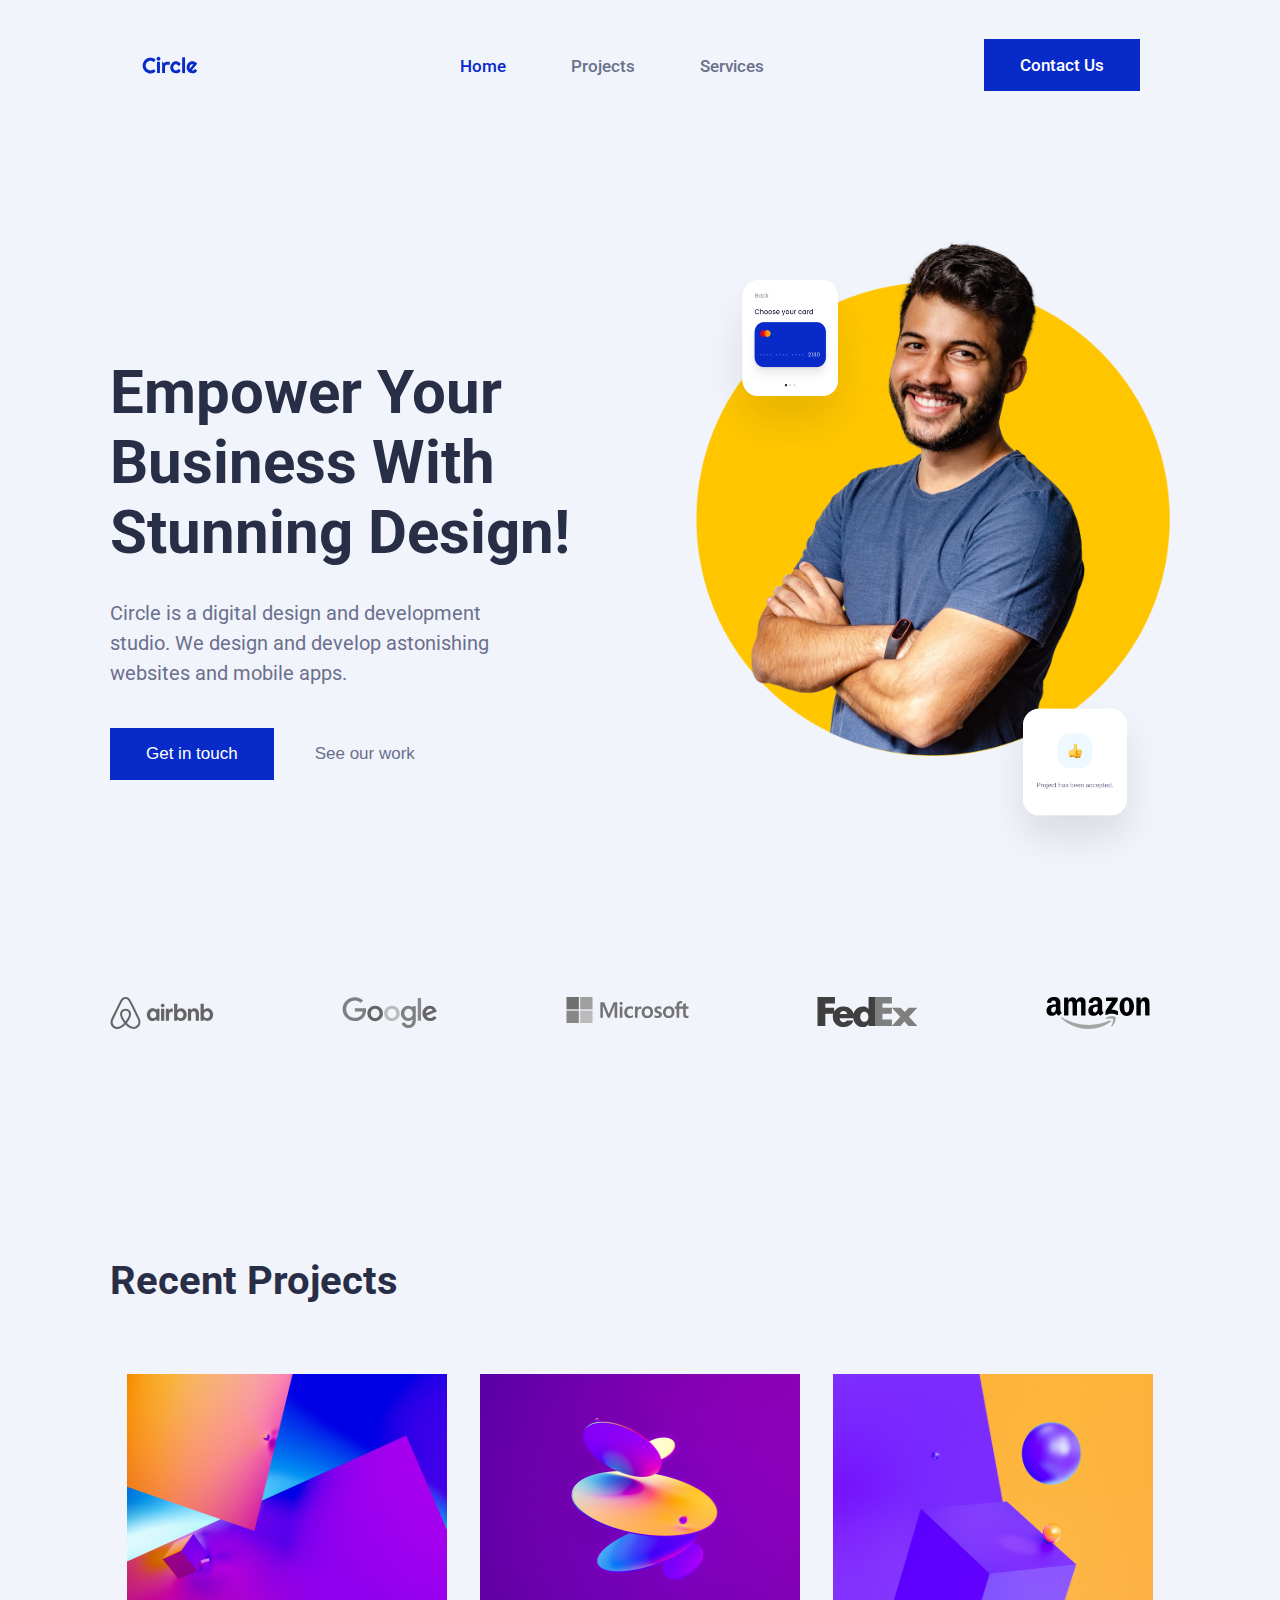
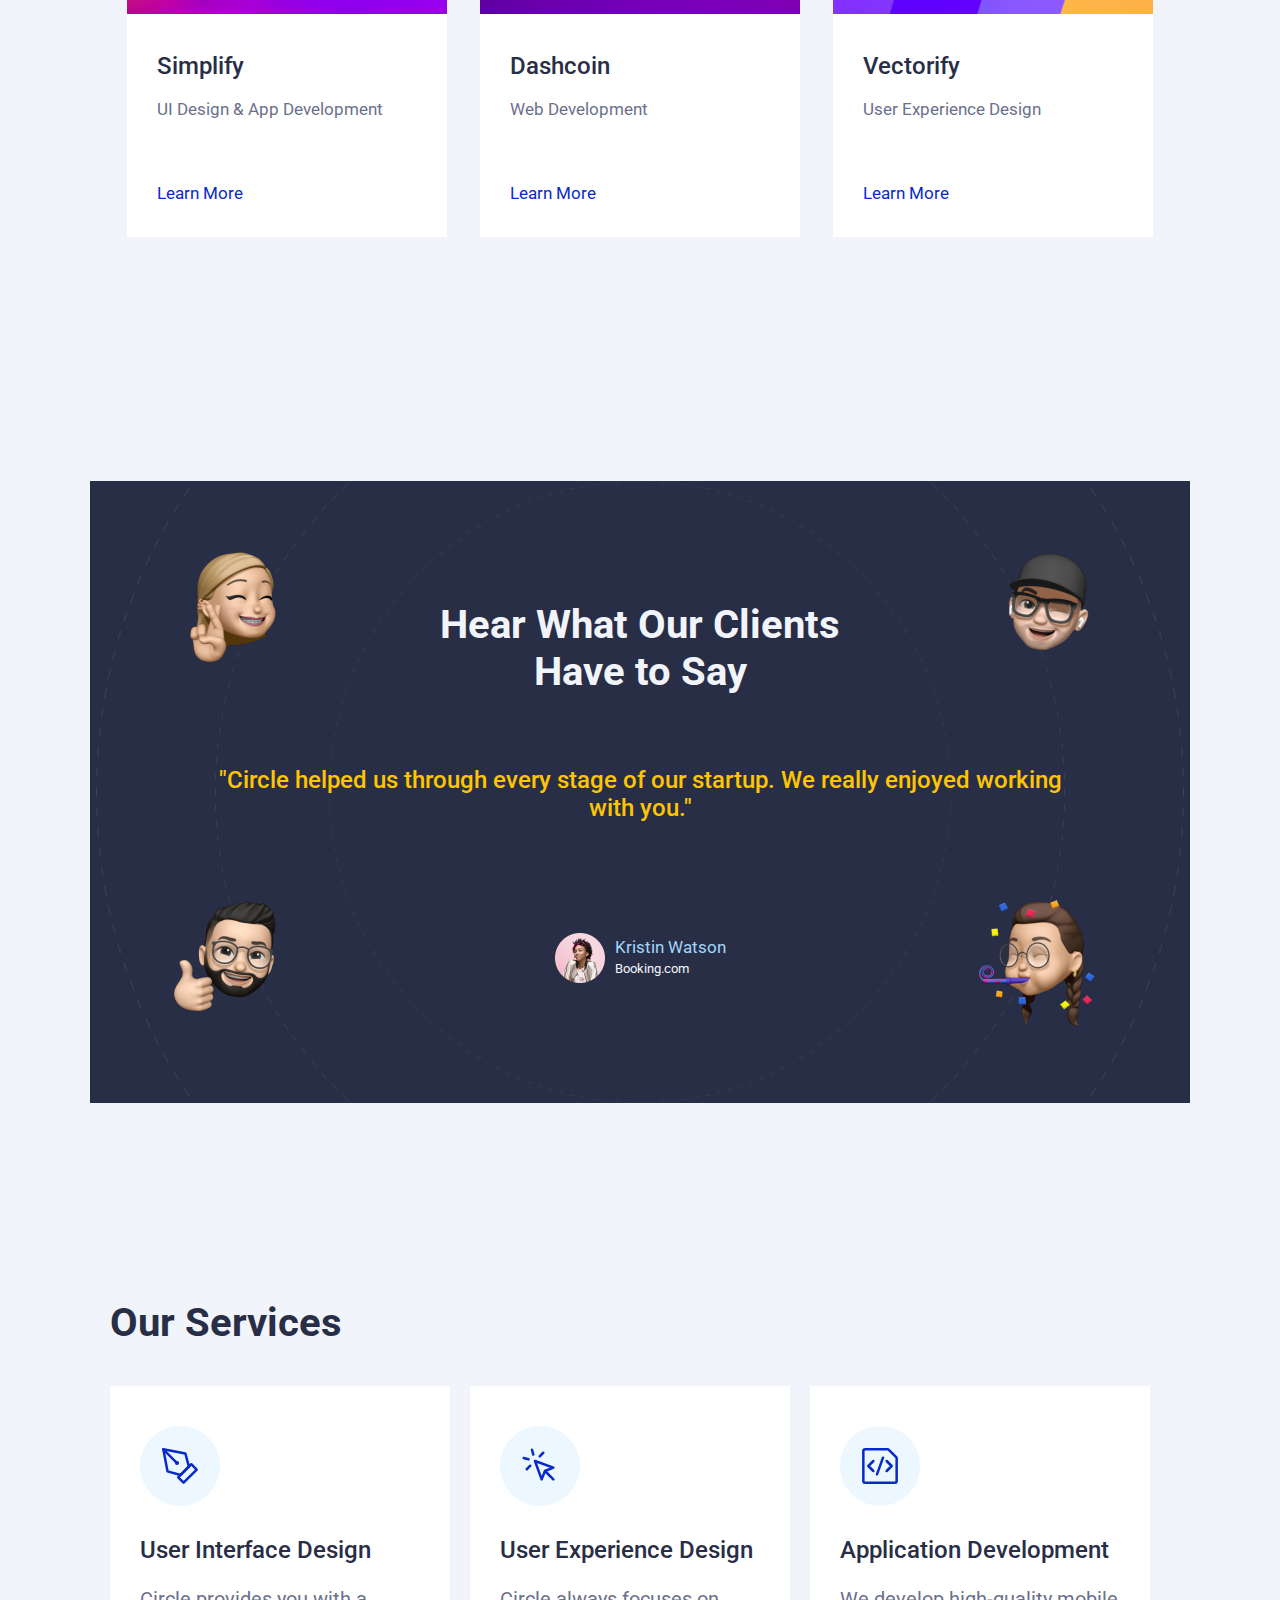
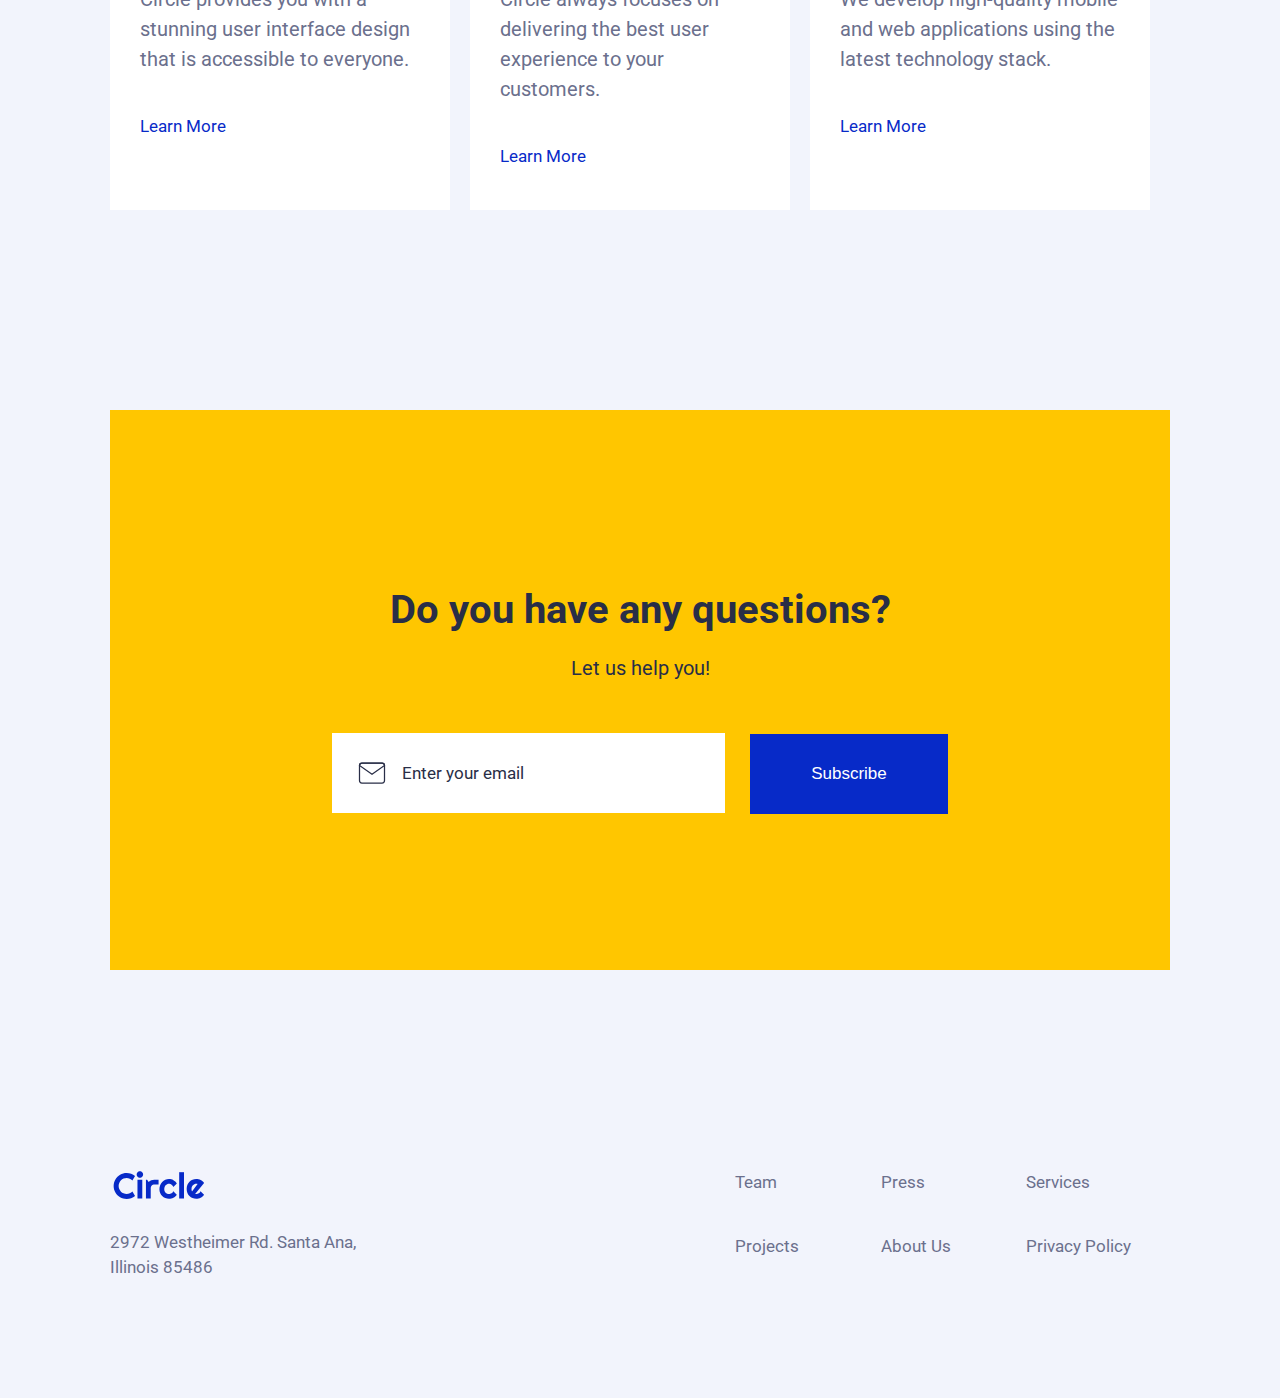
==== commit 5a0cf5db: "sprint 3" ====
--- a/index.html
+++ b/index.html
@@ -58,31 +58,41 @@
       </div>
     </section>
     <section id="client-logos">
-      <img
-        class="logo-airbnb"
-        src="/assets/project-assets/logos/airbnb-logo.svg"
-        alt="logo-airbnb"
-      />
-      <img
-        class="logo-google"
-        src="/assets/project-assets/logos/google-logo.svg"
-        alt="logo-google"
-      />
-      <img
-        class="logo-microsoft"
-        src="/assets/project-assets/logos/microsoft-logo.svg"
-        alt="logo-microsoft"
-      />
-      <img
-        class="logo-fedex"
-        src="/assets/project-assets/logos/fedex-logo.svg"
-        alt="logo-fedex"
-      />
-      <img
-        class="logo-amazon"
-        src="/assets/project-assets/logos/amazon-logo.svg"
-        alt="logo-amazon"
-      />
+      <div class="client-logo">
+        <img
+          class="logo-airbnb"
+          src="/assets/project-assets/logos/airbnb-logo.svg"
+          alt="logo-airbnb"
+        />
+      </div>
+      <div class="client-logo">
+        <img
+          class="logo-google"
+          src="/assets/project-assets/logos/google-logo.svg"
+          alt="logo-google"
+        />
+      </div>
+      <div class="client-logo">
+        <img
+          class="logo-microsoft"
+          src="/assets/project-assets/logos/microsoft-logo.svg"
+          alt="logo-microsoft"
+        />
+      </div>
+      <div class="client-logo">
+        <img
+          class="logo-fedex"
+          src="/assets/project-assets/logos/fedex-logo.svg"
+          alt="logo-fedex"
+        />
+      </div>
+      <div class="client-logo">
+        <img
+          class="logo-amazon"
+          src="/assets/project-assets/logos/amazon-logo.svg"
+          alt="logo-amazon"
+        />
+      </div>
     </section>
     <section id="projects">
       <h3>Recent Projects</h3>
@@ -214,8 +224,10 @@
       <h3>Do you have any questions?</h3>
       <p class="body-regular">Let us help you!</p>
       <div class="email-subscribe">
-        <img class="icon-mail" src="/assets/newsletter/icon/mail.svg" />
-        <input type="email" placeholder="Enter your email" />
+        <div class="email-input">
+          <img class="icon-mail" src="/assets/newsletter/icon/mail.svg" />
+          <input type="email" placeholder="Enter your email" />
+        </div>
         <button class="button-subscribe button-primary">Subscribe</button>
       </div>
     </section>
@@ -223,7 +235,7 @@
       <div class="footer-circle">
         <img src="/assets/project-assets/logos/circle.svg" alt="circle-logo" />
         <p class="headline-regular">
-          2972 Westheimer Rd. Santa Ana, Illinois 85486
+          2972 Westheimer Rd. Santa Ana,<br />Illinois 85486
         </p>
       </div>
       <div class="footer-links">
--- a/style.css
+++ b/style.css
@@ -18,6 +18,7 @@
 body {
   margin: 0;
   padding: 0;
+  width: 100%;
 }
 body {
   background-color: var(--color-neutral-light);
@@ -25,6 +26,7 @@
   color: var(--color-neutral-medium);
   max-width: 1100px;
   margin: 0 auto;
+  padding: 0 20px;
 }
 h1,
 h2,
@@ -135,11 +137,14 @@
 #hero {
   display: flex;
   flex-direction: row;
+  flex-wrap: wrap;
   align-items: center;
   margin-top: 100px;
+  justify-content: space-between;
 }
 .hero-text {
-  width: 530px;
+  min-width: 475px;
+  max-width: 530px;
 }
 .hero-text h1 {
   margin-bottom: 30px;
@@ -159,7 +164,8 @@
 }
 .hero-images {
   position: relative;
-  width: 570px;
+  min-width: 475px;
+  max-width: 570px;
   height: 637px;
 }
 .hero-guy {
@@ -192,16 +198,45 @@
   width: 300px;
   height: auto;
 }
+@media (max-width: 1060px) {
+  #hero {
+    justify-content: space-around;
+  }
+  .hero-text {
+    margin-bottom: 40px;
+    text-align: center;
+  }
+  .hero-text p {
+    width: auto;
+  }
+  .hero-image1,
+  .hero-image2 {
+    display: none;
+  }
+}
 
 #client-logos {
   display: flex;
   justify-content: space-between;
+  flex-wrap: wrap;
   height: auto;
   position: relative;
   margin-top: 130px;
 }
 #client-logos img {
   filter: grayscale(100%);
+  margin-right: 20px;
+  margin-bottom: 20px;
+}
+@media (max-width: 800px) {
+  .client-logo {
+    text-align: center;
+    flex-basis: 50%;
+    margin-bottom: 40px;
+  }
+  .logo-amazon {
+    display: none;
+  }
 }
 
 #projects {
@@ -213,11 +248,13 @@
 .projects {
   display: flex;
   flex-direction: row;
-  justify-content: space-between;
+  justify-content: space-around;
+  flex-wrap: wrap;
 }
 .project {
   background-color: white;
-  width: 340px;
+  margin-bottom: 40px;
+  max-width: 320px;
 }
 .project-title {
   color: var(--color-neutral-dark);
@@ -230,7 +267,7 @@
   margin-bottom: 54px;
 }
 .project img {
-  width: auto;
+  width: 100%;
   height: 240px;
 }
 
@@ -244,7 +281,7 @@
   background-color: var(--color-neutral-dark);
   background-repeat: no-repeat;
   background-position: center;
-  background-size: contain;
+  background-size: cover;
   padding: 120px 110px;
   text-align: center;
   display: flex;
@@ -324,6 +361,25 @@
   right: 72px;
   bottom: 73px;
 }
+@media (max-width: 1280px) {
+  #testimonial {
+    margin-left: -20px;
+    margin-right: -20px;
+  }
+  #testimonial h3 {
+    max-width: 400px;
+    margin: 0 auto;
+  }
+  .testimonial-text {
+    width: auto;
+    margin-bottom: 40px;
+  }
+}
+@media (max-width: 800px) {
+  .memojis {
+    display: none;
+  }
+}
 
 #services {
   margin-top: 196px;
@@ -335,7 +391,9 @@
 }
 .service {
   background-color: white;
-  width: 340px;
+  min-width: 200px;
+  max-width: 340px;
+  margin-right: 20px;
   padding: 40px 30px;
 }
 .service-icon {
@@ -357,11 +415,22 @@
 .service p {
   margin-bottom: 36px;
 }
+@media (max-width: 800px) {
+  .services {
+    display: block;
+  }
+  .service {
+    width: 100%;
+    max-width: 100%;
+    margin-bottom: 40px;
+  }
+}
+
 #newsletter {
   background-color: #ffc600;
   padding: 136px 110px 137px;
   margin-top: 200px;
-  height: 500px;
+  min-height: 500px;
   text-align: center;
 }
 #newsletter h3 {
@@ -371,26 +440,28 @@
   color: var(--color-neutral-dark);
   margin-bottom: 50px;
 }
-.email-subscribe {
-  position: relative;
-}
 .icon-mail {
   position: absolute;
-  left: 156px;
+  left: 25px;
   top: 25px;
   width: 30px;
   height: 30px;
 }
 .button-subscribe {
-  width: 198px;
+  min-width: 198px;
   height: 80px;
 }
+#newsletter .email-input {
+  display: inline-block;
+  position: relative;
+  margin-right: 20px;
+  margin-bottom: 20px;
+}
 #newsletter input {
+  padding-left: 70px;
   width: 393px;
   height: 80px;
   border: 0;
-  margin-right: 20px;
-  padding-left: 70px;
 }
 #newsletter input,
 #newsletter input::placeholder {
@@ -405,6 +476,17 @@
   align-items: center;
   padding: 50px;
   flex-direction: column;
+}
+@media (max-width: 895px) {
+  #newsletter {
+    margin-left: -20px;
+    margin-right: -20px;
+  }
+  #newsletter input,
+  .email-input,
+  .button-subscribe {
+    width: 100%;
+  }
 }
 
 footer {
@@ -421,9 +503,6 @@
   height: 30px;
   margin-bottom: 30px;
 }
-.footer-circle p {
-  width: 260px;
-}
 
 .footer-links {
   width: 435px;
@@ -434,6 +513,15 @@
 .footer-links a {
   color: var(--color-neutral-medium);
   flex-basis: 33%;
+}
+@media (max-width: 800px) {
+  footer {
+    flex-direction: column;
+    align-items: center;
+  }
+  .footer-circle img {
+    margin: 0 auto 20px;
+  }
 }
 
 .project-types-single {
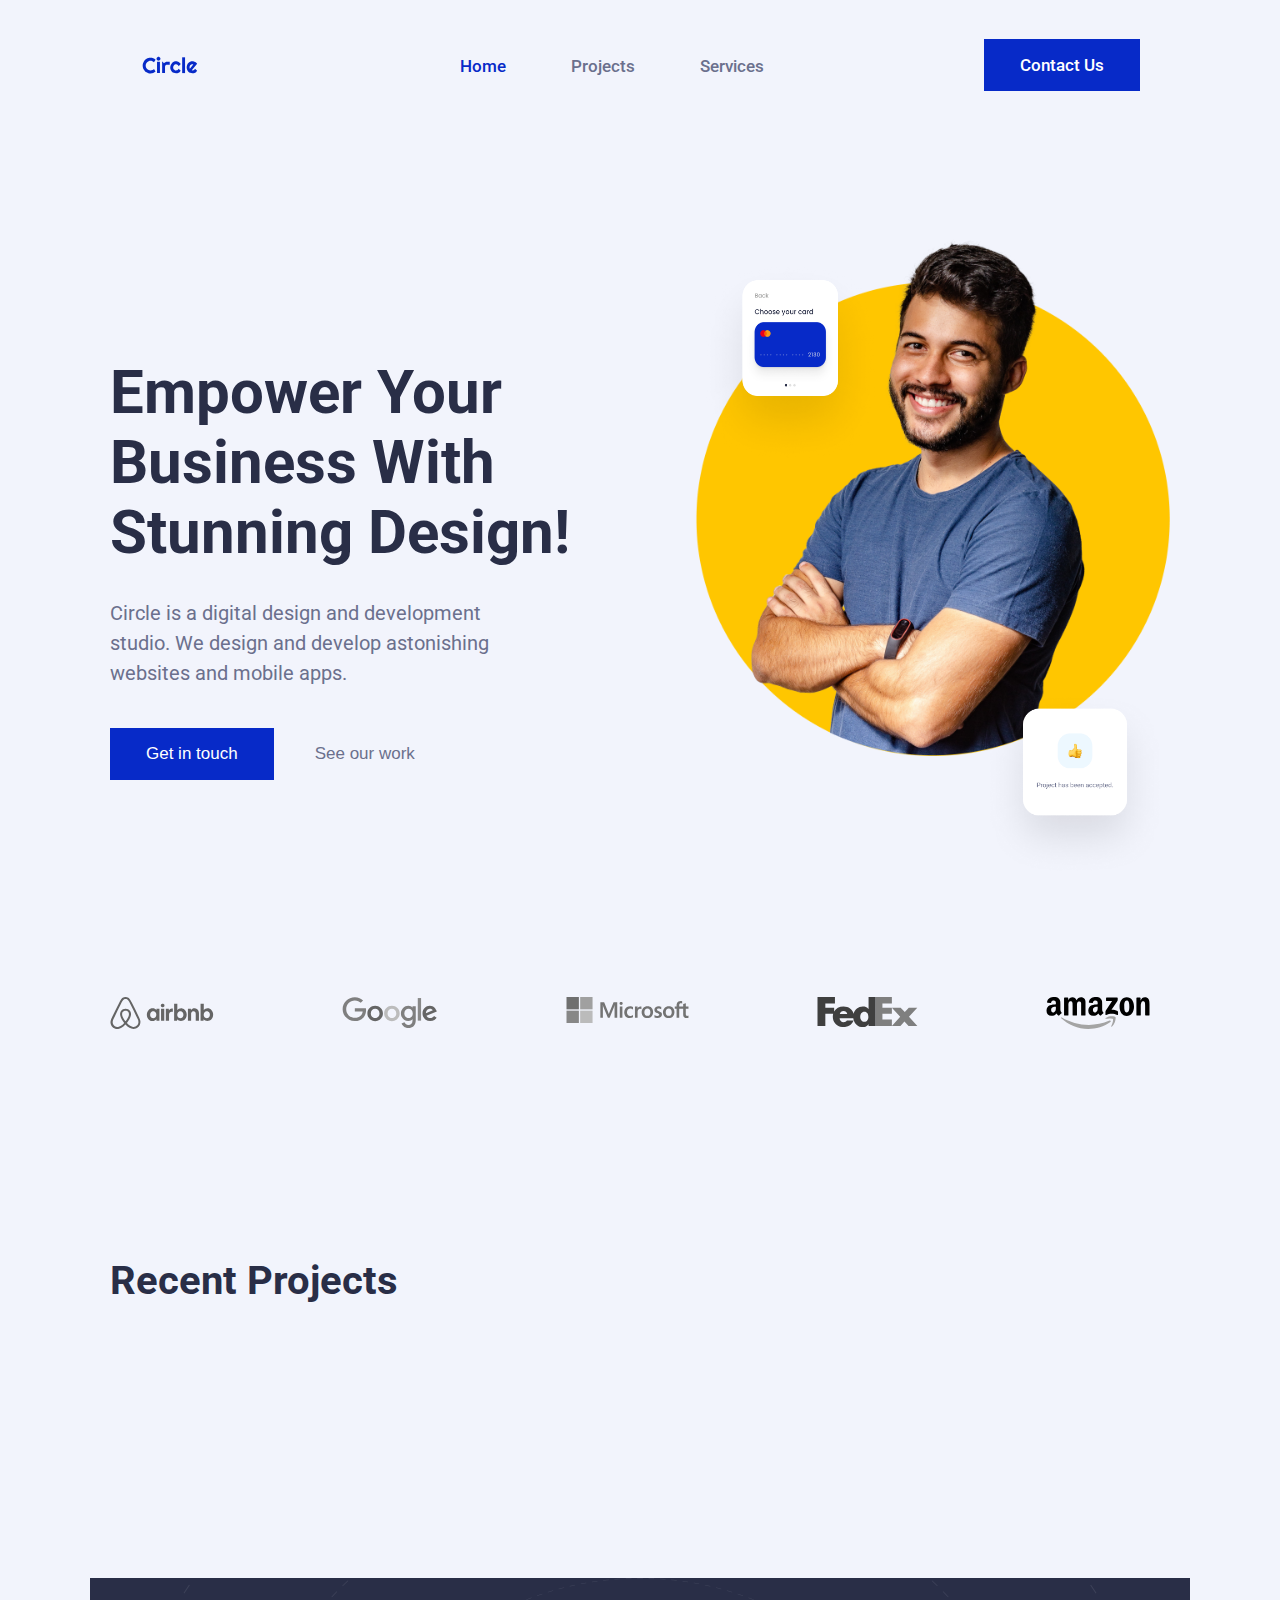
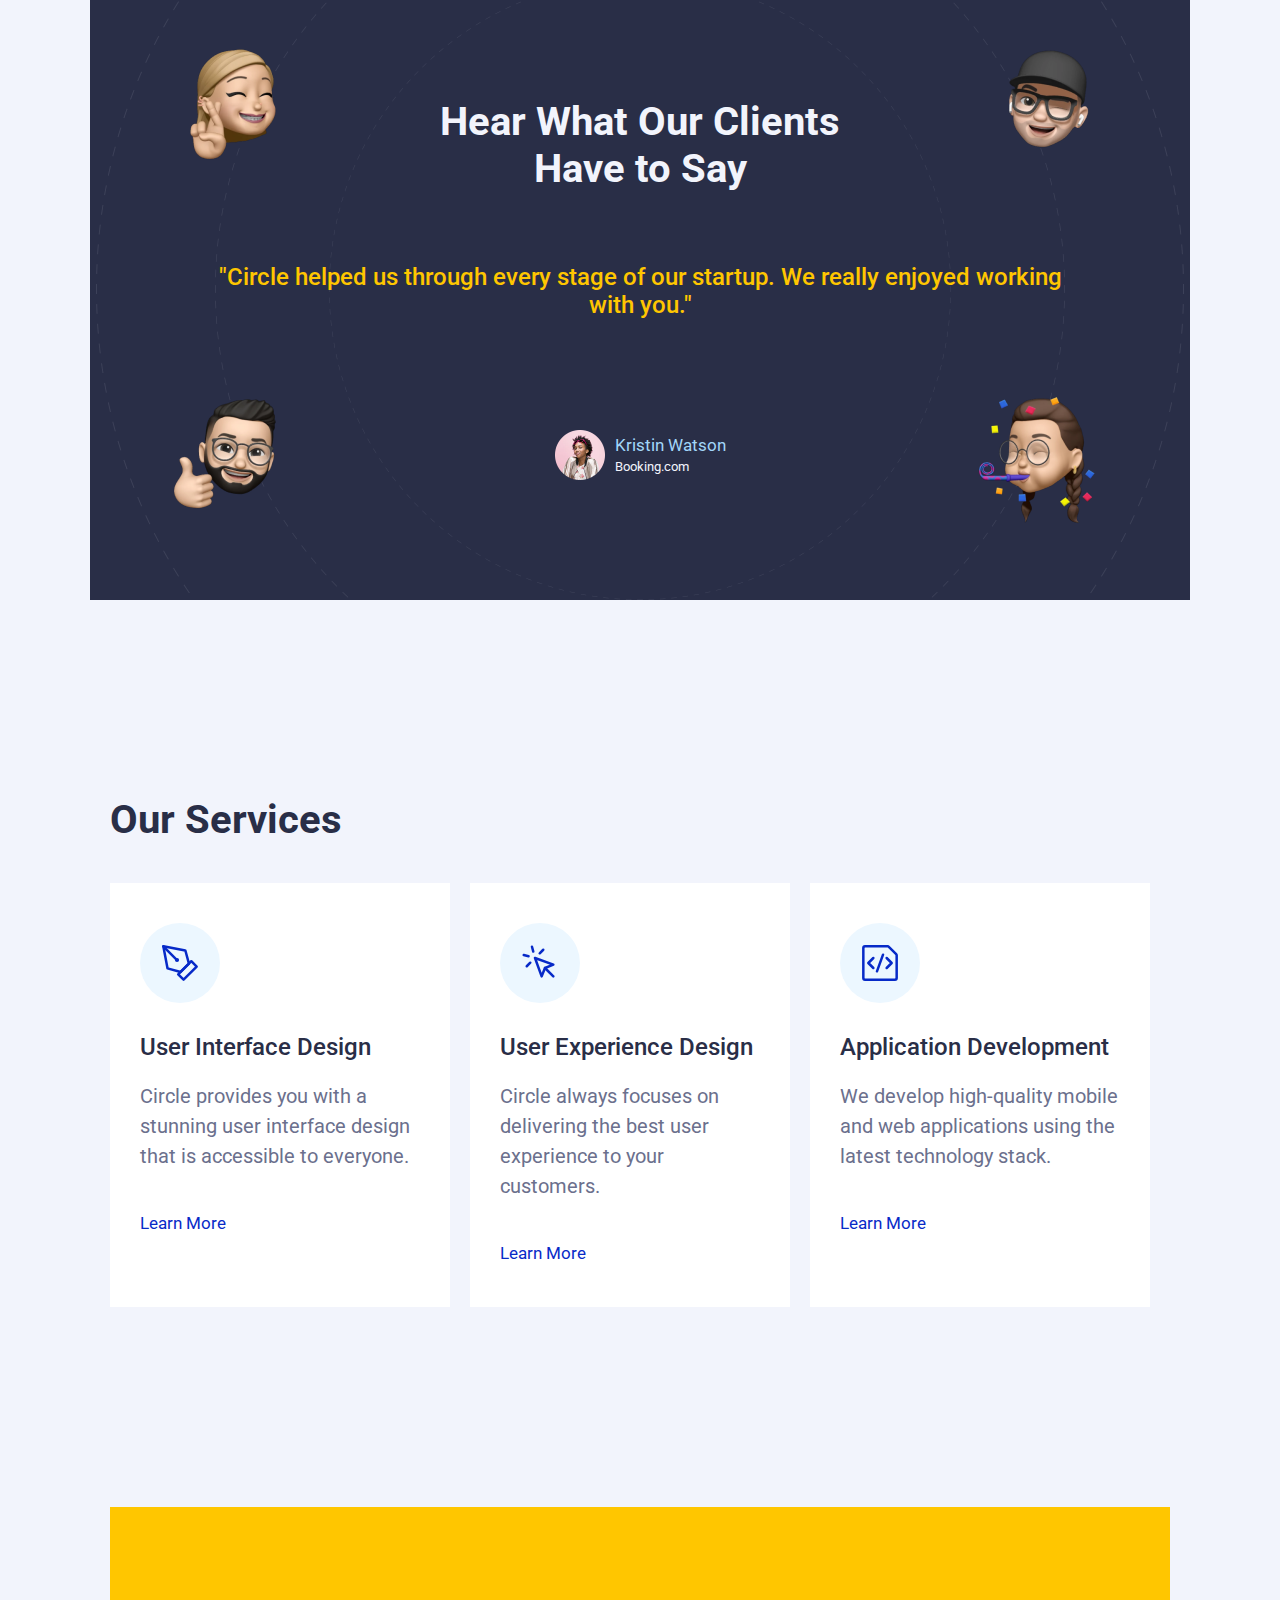
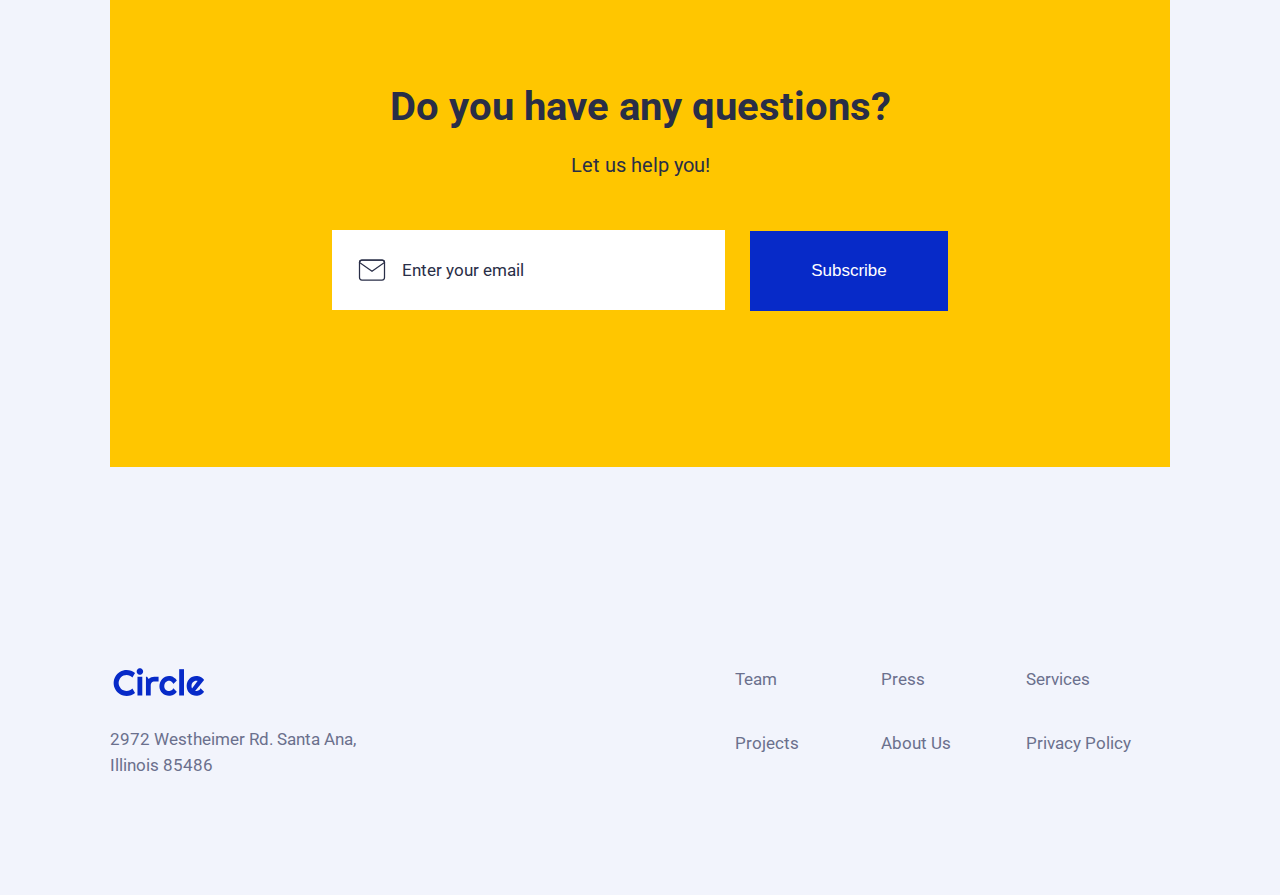
==== commit 4d879836: "sprint 4" ====
--- a/index.html
+++ b/index.html
@@ -12,6 +12,12 @@
       href="https://fonts.googleapis.com/css2?family=Roboto:wght@400;500;700&display=swap"
       rel="stylesheet"
     />
+    <link
+      href="https://fonts.googleapis.com/icon?family=Material+Icons"
+      rel="stylesheet"
+    />
+    <script src="/hamburger.js"></script>
+    <script src="/load-projects.js"></script>
   </head>
   <body class="body-regular">
     <nav>
@@ -20,7 +26,7 @@
         <li>
           <a class="active" href="/">Home</a>
         </li>
-        <li><a href="/project-simplify.html">Projects</a></li>
+        <li><a href="/project.html">Projects</a></li>
         <li class="last">
           <a href="#">Services</a>
         </li>
@@ -28,6 +34,7 @@
       <a class="button-primary button-contact" href="/contact.html"
         >Contact Us</a
       >
+      <button class="button-hamburger material-icons">menu</button>
     </nav>
     <section id="hero">
       <div class="hero-text">
@@ -96,48 +103,7 @@
     </section>
     <section id="projects">
       <h3>Recent Projects</h3>
-      <div class="projects">
-        <div class="project">
-          <img src="/assets/Rectangle 1.png" alt="simplify image" />
-          <div class="project-text">
-            <div class="project-title body-medium">Simplify</div>
-            <p class="project-description headline-regular">
-              UI Design & App Development
-            </p>
-            <a
-              class="headline-regular"
-              href="https://circle-agency-35d27e.webflow.io/projects/simplify"
-              >Learn More</a
-            >
-          </div>
-        </div>
-        <div class="project">
-          <img src="/assets/Rectangle 2.png" alt="dashcoin image" />
-          <div class="project-text">
-            <div class="project-title body-medium">Dashcoin</div>
-            <p class="project-description headline-regular">Web Development</p>
-            <a
-              class="headline-regular"
-              href="https://circle-agency-35d27e.webflow.io/projects/dashcoin"
-              >Learn More</a
-            >
-          </div>
-        </div>
-        <div class="project">
-          <img src="/assets/Rectangle 3.png" alt="vectorify image" />
-          <div class="project-text">
-            <div class="project-title body-medium">Vectorify</div>
-            <p class="project-description headline-regular">
-              User Experience Design
-            </p>
-            <a
-              class="headline-regular"
-              href="https://circle-agency-35d27e.webflow.io/projects/vectorify"
-              >Learn More</a
-            >
-          </div>
-        </div>
-      </div>
+      <div class="projects"></div>
     </section>
     <section id="testimonial">
       <h3>Hear What Our Clients Have to Say</h3>
--- a/style.css
+++ b/style.css
@@ -134,6 +134,58 @@
 nav > ul > li > a.active {
   color: var(--color-primary-default);
 }
+nav .button-hamburger {
+  display: none;
+}
+@media (max-width: 800px) {
+  nav {
+    padding: 20px;
+  }
+  .button-contact {
+    display: none;
+  }
+  nav .button-hamburger {
+    position: absolute;
+    top: 0;
+    right: 40px;
+    display: block;
+    border: 0;
+    width: 60px;
+    height: 60px;
+    line-height: 60px;
+    text-align: center;
+    background-color: transparent;
+  }
+  nav.open .button-hamburger {
+    background-color: var(--color-neutral-medium);
+  }
+  nav > ul {
+    display: none;
+  }
+  nav.open > ul {
+    display: block;
+    position: absolute;
+    top: 60px;
+    left: 0;
+    width: 100%;
+    padding: 0;
+    margin: 0;
+  }
+  nav.open > ul > li {
+    width: 100%;
+    height: 60px;
+    background-color: var(--color-neutral-medium);
+    padding: 0 20px;
+  }
+  nav.open > ul > li > a {
+    line-height: 60px;
+    display: block;
+    width: 100%;
+    height: 100%;
+    color: var(--color-neutral-dark);
+  }
+}
+
 #hero {
   display: flex;
   flex-direction: row;
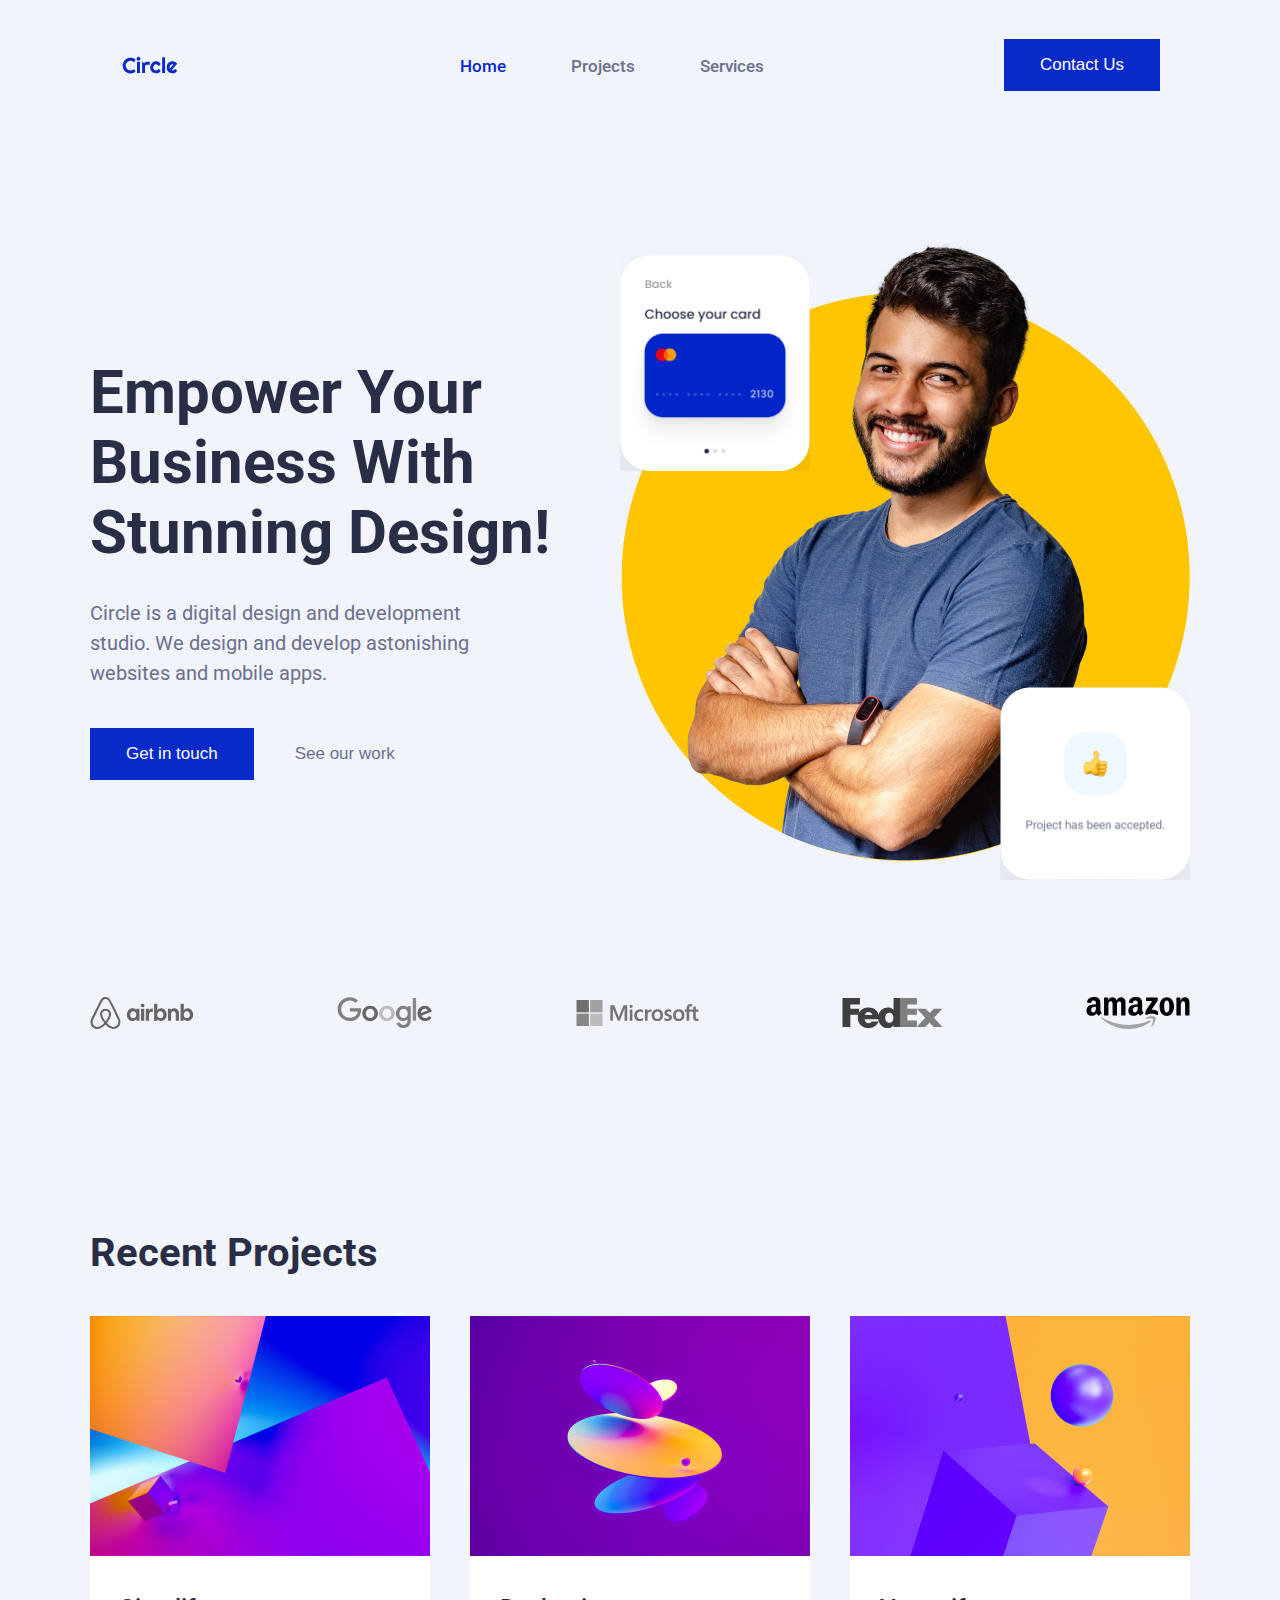
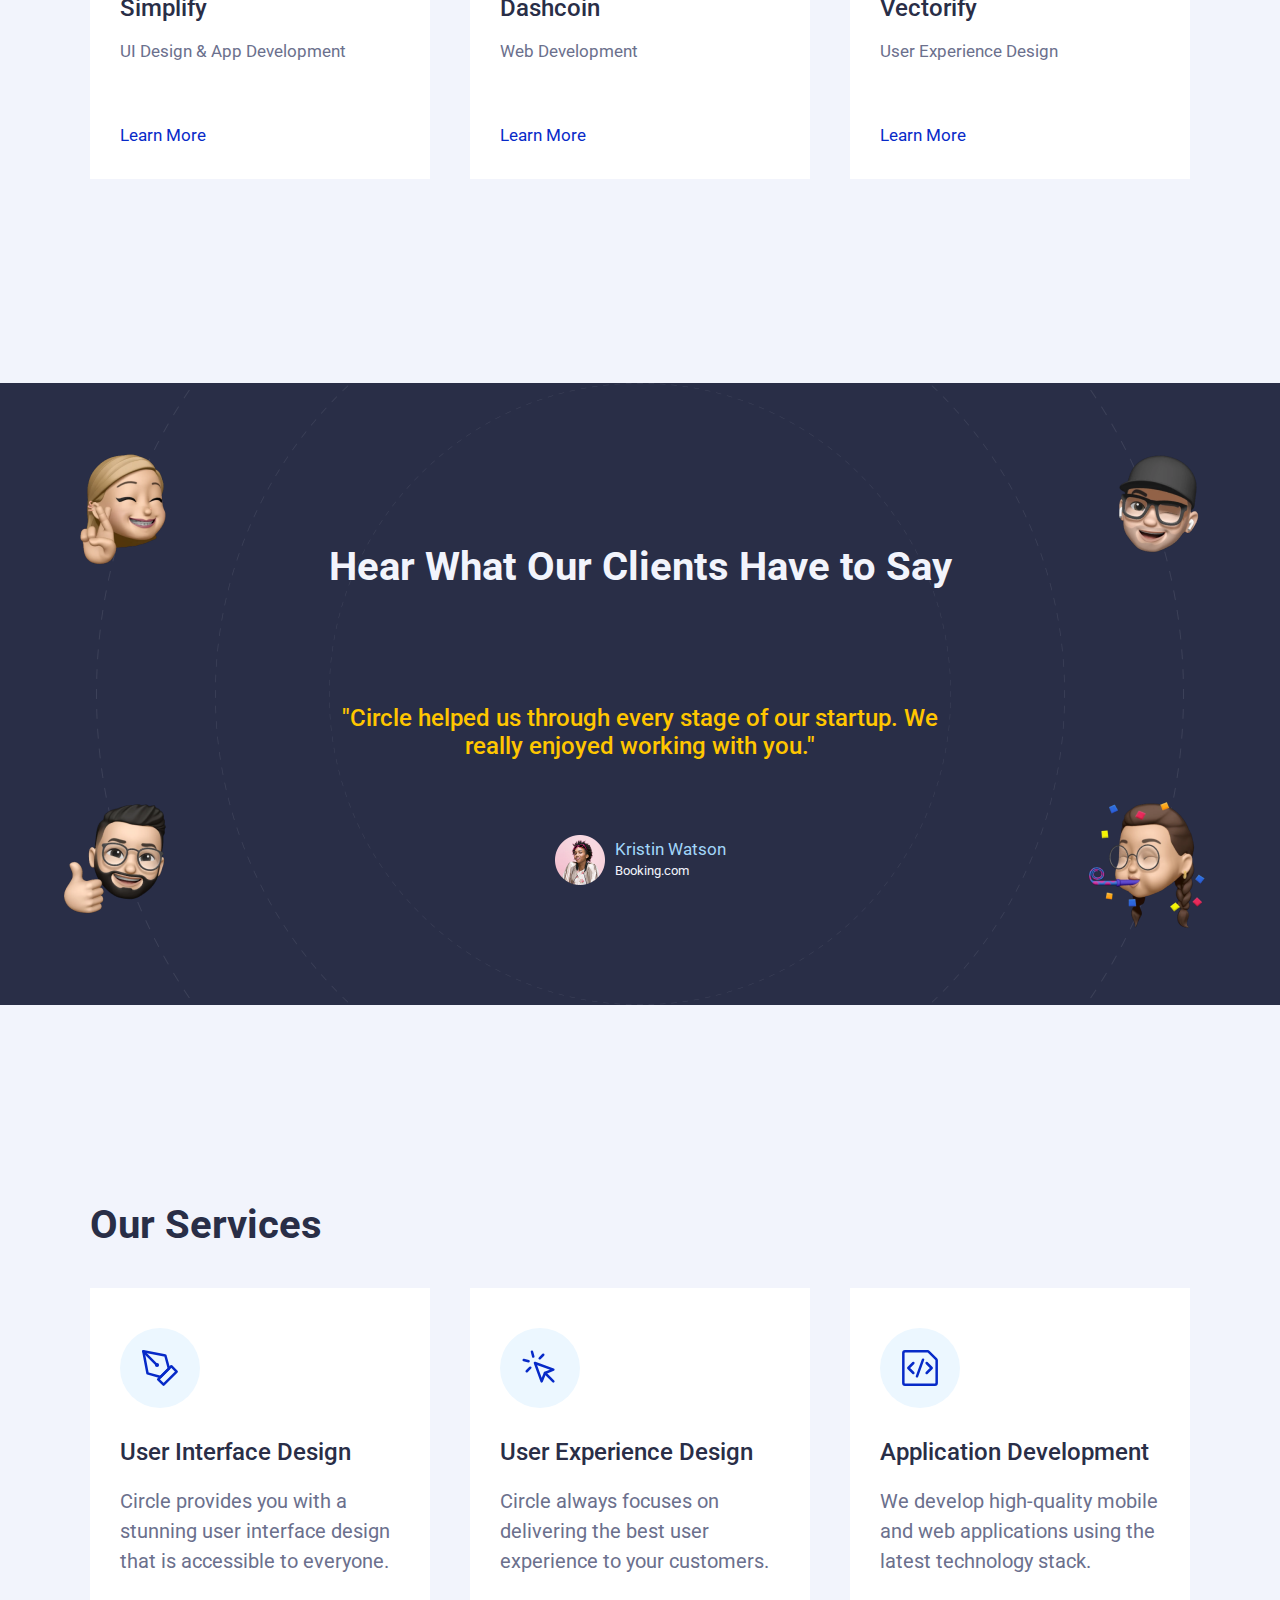
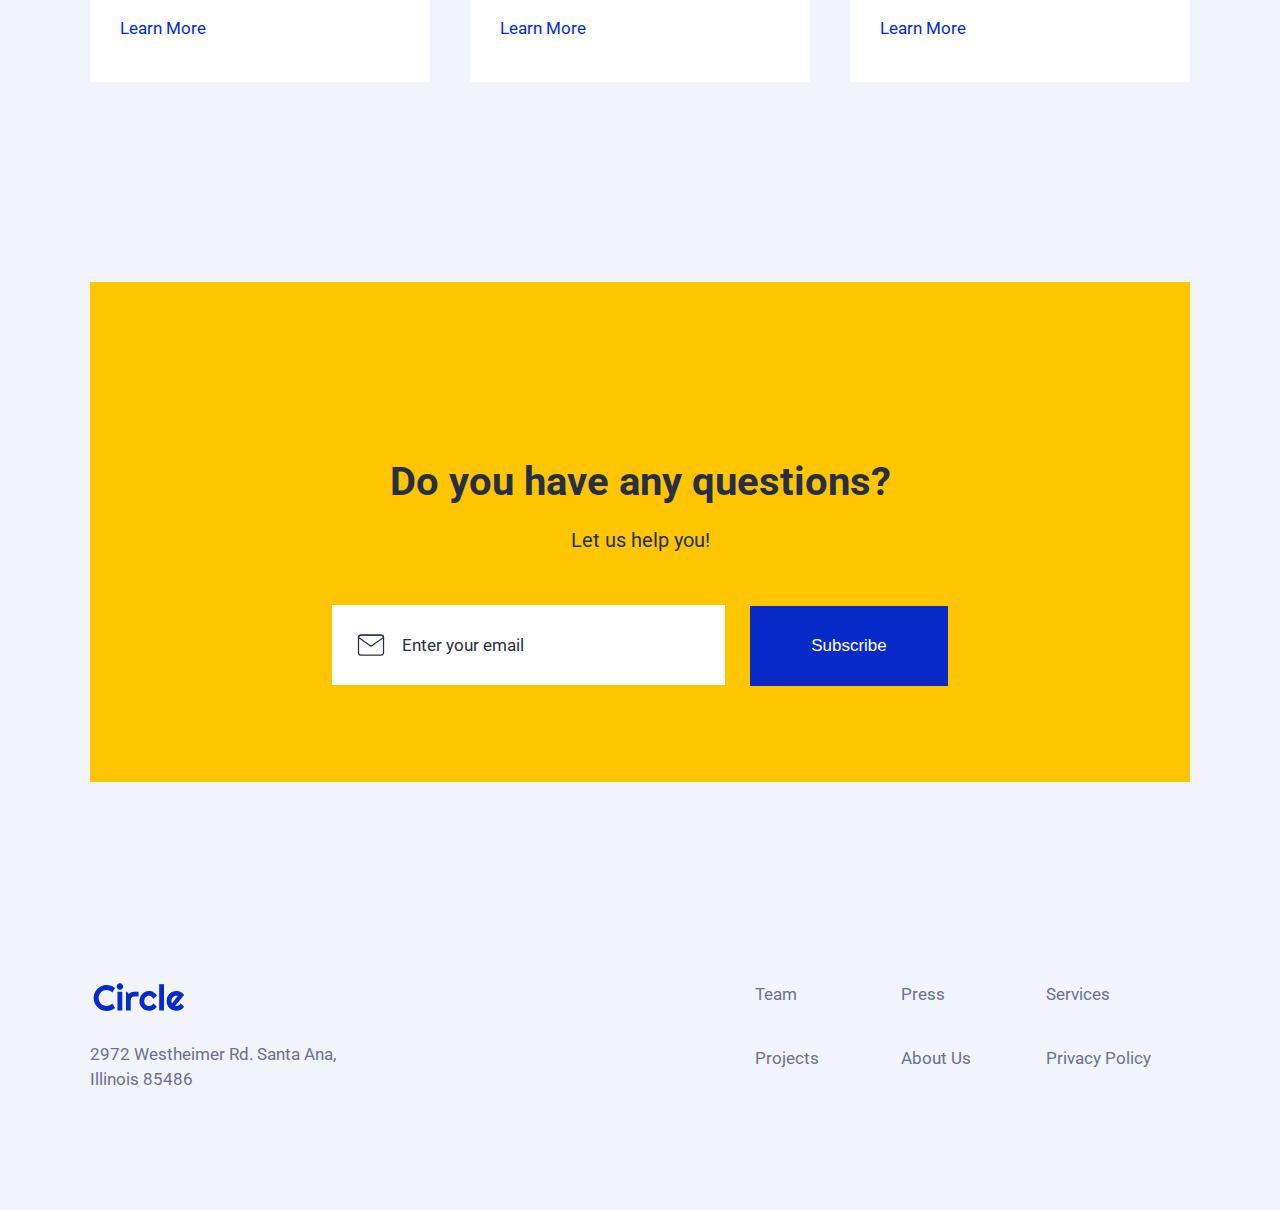
==== commit ad0c3d89: "sprint 3" ====
--- a/index.html
+++ b/index.html
@@ -12,29 +12,22 @@
       href="https://fonts.googleapis.com/css2?family=Roboto:wght@400;500;700&display=swap"
       rel="stylesheet"
     />
-    <link
-      href="https://fonts.googleapis.com/icon?family=Material+Icons"
-      rel="stylesheet"
-    />
-    <script src="/hamburger.js"></script>
-    <script src="/load-projects.js"></script>
   </head>
   <body class="body-regular">
     <nav>
       <img class="logo" src="/assets/logos/circle.svg" alt="circle logo" />
       <ul>
         <li>
-          <a class="active" href="/">Home</a>
+          <a class="active" href="https://circle-agency-35d27e.webflow.io/"
+            >Home</a
+          >
         </li>
-        <li><a href="/project.html">Projects</a></li>
+        <li><a href="https://circle-agency-35d27e.webflow.io/">Projects</a></li>
         <li class="last">
-          <a href="#">Services</a>
+          <a href="https://circle-agency-35d27e.webflow.io/">Services</a>
         </li>
       </ul>
-      <a class="button-primary button-contact" href="/contact.html"
-        >Contact Us</a
-      >
-      <button class="button-hamburger material-icons">menu</button>
+      <button class="button-primary button-contact">Contact Us</button>
     </nav>
     <section id="hero">
       <div class="hero-text">
@@ -65,45 +58,76 @@
       </div>
     </section>
     <section id="client-logos">
-      <div class="client-logo">
-        <img
-          class="logo-airbnb"
-          src="/assets/project-assets/logos/airbnb-logo.svg"
-          alt="logo-airbnb"
-        />
-      </div>
-      <div class="client-logo">
-        <img
-          class="logo-google"
-          src="/assets/project-assets/logos/google-logo.svg"
-          alt="logo-google"
-        />
-      </div>
-      <div class="client-logo">
-        <img
-          class="logo-microsoft"
-          src="/assets/project-assets/logos/microsoft-logo.svg"
-          alt="logo-microsoft"
-        />
-      </div>
-      <div class="client-logo">
-        <img
-          class="logo-fedex"
-          src="/assets/project-assets/logos/fedex-logo.svg"
-          alt="logo-fedex"
-        />
-      </div>
-      <div class="client-logo">
-        <img
-          class="logo-amazon"
-          src="/assets/project-assets/logos/amazon-logo.svg"
-          alt="logo-amazon"
-        />
-      </div>
+      <img
+        class="logo-airbnb"
+        src="/assets/project-assets/logos/airbnb-logo.svg"
+        alt="logo-airbnb"
+      />
+      <img
+        class="logo-google"
+        src="/assets/project-assets/logos/google-logo.svg"
+        alt="logo-google"
+      />
+      <img
+        class="logo-microsoft"
+        src="/assets/project-assets/logos/microsoft-logo.svg"
+        alt="logo-microsoft"
+      />
+      <img
+        class="logo-fedex"
+        src="/assets/project-assets/logos/fedex-logo.svg"
+        alt="logo-fedex"
+      />
+      <img
+        class="logo-amazon"
+        src="/assets/project-assets/logos/amazon-logo.svg"
+        alt="logo-amazon"
+      />
     </section>
     <section id="projects">
       <h3>Recent Projects</h3>
-      <div class="projects"></div>
+      <div class="projects">
+        <div class="project">
+          <img src="/assets/Rectangle 1.png" alt="simplify image" />
+          <div class="project-text">
+            <div class="project-title body-medium">Simplify</div>
+            <p class="project-description headline-regular">
+              UI Design & App Development
+            </p>
+            <a
+              class="headline-regular"
+              href="https://circle-agency-35d27e.webflow.io/projects/simplify"
+              >Learn More</a
+            >
+          </div>
+        </div>
+        <div class="project">
+          <img src="/assets/Rectangle 2.png" alt="dashcoin image" />
+          <div class="project-text">
+            <div class="project-title body-medium">Dashcoin</div>
+            <p class="project-description headline-regular">Web Development</p>
+            <a
+              class="headline-regular"
+              href="https://circle-agency-35d27e.webflow.io/projects/dashcoin"
+              >Learn More</a
+            >
+          </div>
+        </div>
+        <div class="project">
+          <img src="/assets/Rectangle 3.png" alt="vectorify image" />
+          <div class="project-text">
+            <div class="project-title body-medium">Vectorify</div>
+            <p class="project-description headline-regular">
+              User Experience Design
+            </p>
+            <a
+              class="headline-regular"
+              href="https://circle-agency-35d27e.webflow.io/projects/vectorify"
+              >Learn More</a
+            >
+          </div>
+        </div>
+      </div>
     </section>
     <section id="testimonial">
       <h3>Hear What Our Clients Have to Say</h3>
@@ -190,10 +214,8 @@
       <h3>Do you have any questions?</h3>
       <p class="body-regular">Let us help you!</p>
       <div class="email-subscribe">
-        <div class="email-input">
-          <img class="icon-mail" src="/assets/newsletter/icon/mail.svg" />
-          <input type="email" placeholder="Enter your email" />
-        </div>
+        <img class="icon-mail" src="/assets/newsletter/icon/mail.svg" />
+        <input type="email" placeholder="Enter your email" />
         <button class="button-subscribe button-primary">Subscribe</button>
       </div>
     </section>
@@ -201,7 +223,7 @@
       <div class="footer-circle">
         <img src="/assets/project-assets/logos/circle.svg" alt="circle-logo" />
         <p class="headline-regular">
-          2972 Westheimer Rd. Santa Ana,<br />Illinois 85486
+          2972 Westheimer Rd. Santa Ana, Illinois 85486
         </p>
       </div>
       <div class="footer-links">
--- a/style.css
+++ b/style.css
@@ -18,7 +18,6 @@
 body {
   margin: 0;
   padding: 0;
-  width: 100%;
 }
 body {
   background-color: var(--color-neutral-light);
@@ -26,7 +25,6 @@
   color: var(--color-neutral-medium);
   max-width: 1100px;
   margin: 0 auto;
-  padding: 0 20px;
 }
 h1,
 h2,
@@ -134,69 +132,14 @@
 nav > ul > li > a.active {
   color: var(--color-primary-default);
 }
-nav .button-hamburger {
-  display: none;
-}
-@media (max-width: 800px) {
-  nav {
-    padding: 20px;
-  }
-  .button-contact {
-    display: none;
-  }
-  nav .button-hamburger {
-    position: absolute;
-    top: 0;
-    right: 40px;
-    display: block;
-    border: 0;
-    width: 60px;
-    height: 60px;
-    line-height: 60px;
-    text-align: center;
-    background-color: transparent;
-  }
-  nav.open .button-hamburger {
-    background-color: var(--color-neutral-medium);
-  }
-  nav > ul {
-    display: none;
-  }
-  nav.open > ul {
-    display: block;
-    position: absolute;
-    top: 60px;
-    left: 0;
-    width: 100%;
-    padding: 0;
-    margin: 0;
-  }
-  nav.open > ul > li {
-    width: 100%;
-    height: 60px;
-    background-color: var(--color-neutral-medium);
-    padding: 0 20px;
-  }
-  nav.open > ul > li > a {
-    line-height: 60px;
-    display: block;
-    width: 100%;
-    height: 100%;
-    color: var(--color-neutral-dark);
-  }
-}
-
 #hero {
   display: flex;
   flex-direction: row;
-  flex-wrap: wrap;
   align-items: center;
   margin-top: 100px;
-  justify-content: space-between;
 }
 .hero-text {
-  min-width: 475px;
-  max-width: 530px;
+  width: 530px;
 }
 .hero-text h1 {
   margin-bottom: 30px;
@@ -216,8 +159,7 @@
 }
 .hero-images {
   position: relative;
-  min-width: 475px;
-  max-width: 570px;
+  width: 570px;
   height: 637px;
 }
 .hero-guy {
@@ -250,63 +192,29 @@
   width: 300px;
   height: auto;
 }
-@media (max-width: 1060px) {
-  #hero {
-    justify-content: space-around;
-  }
-  .hero-text {
-    margin-bottom: 40px;
-    text-align: center;
-  }
-  .hero-text p {
-    width: auto;
-  }
-  .hero-image1,
-  .hero-image2 {
-    display: none;
-  }
-}
 
 #client-logos {
   display: flex;
   justify-content: space-between;
-  flex-wrap: wrap;
   height: auto;
   position: relative;
   margin-top: 130px;
 }
 #client-logos img {
   filter: grayscale(100%);
-  margin-right: 20px;
-  margin-bottom: 20px;
-}
-@media (max-width: 800px) {
-  .client-logo {
-    text-align: center;
-    flex-basis: 50%;
-    margin-bottom: 40px;
-  }
-  .logo-amazon {
-    display: none;
-  }
 }
 
 #projects {
   margin-top: 200px;
 }
-#projects h3 {
-  margin-bottom: 70px;
-}
 .projects {
   display: flex;
   flex-direction: row;
-  justify-content: space-around;
-  flex-wrap: wrap;
+  justify-content: space-between;
 }
 .project {
   background-color: white;
-  margin-bottom: 40px;
-  max-width: 320px;
+  width: 340px;
 }
 .project-title {
   color: var(--color-neutral-dark);
@@ -319,7 +227,7 @@
   margin-bottom: 54px;
 }
 .project img {
-  width: 100%;
+  width: auto;
   height: 240px;
 }
 
@@ -333,7 +241,7 @@
   background-color: var(--color-neutral-dark);
   background-repeat: no-repeat;
   background-position: center;
-  background-size: cover;
+  background-size: contain;
   padding: 120px 110px;
   text-align: center;
   display: flex;
@@ -413,25 +321,6 @@
   right: 72px;
   bottom: 73px;
 }
-@media (max-width: 1280px) {
-  #testimonial {
-    margin-left: -20px;
-    margin-right: -20px;
-  }
-  #testimonial h3 {
-    max-width: 400px;
-    margin: 0 auto;
-  }
-  .testimonial-text {
-    width: auto;
-    margin-bottom: 40px;
-  }
-}
-@media (max-width: 800px) {
-  .memojis {
-    display: none;
-  }
-}
 
 #services {
   margin-top: 196px;
@@ -443,9 +332,7 @@
 }
 .service {
   background-color: white;
-  min-width: 200px;
-  max-width: 340px;
-  margin-right: 20px;
+  width: 340px;
   padding: 40px 30px;
 }
 .service-icon {
@@ -467,22 +354,11 @@
 .service p {
   margin-bottom: 36px;
 }
-@media (max-width: 800px) {
-  .services {
-    display: block;
-  }
-  .service {
-    width: 100%;
-    max-width: 100%;
-    margin-bottom: 40px;
-  }
-}
-
 #newsletter {
   background-color: #ffc600;
   padding: 136px 110px 137px;
   margin-top: 200px;
-  min-height: 500px;
+  height: 500px;
   text-align: center;
 }
 #newsletter h3 {
@@ -492,28 +368,26 @@
   color: var(--color-neutral-dark);
   margin-bottom: 50px;
 }
+.email-subscribe {
+  position: relative;
+}
 .icon-mail {
   position: absolute;
-  left: 25px;
+  left: 156px;
   top: 25px;
   width: 30px;
   height: 30px;
 }
 .button-subscribe {
-  min-width: 198px;
+  width: 198px;
   height: 80px;
 }
-#newsletter .email-input {
-  display: inline-block;
-  position: relative;
-  margin-right: 20px;
-  margin-bottom: 20px;
-}
 #newsletter input {
-  padding-left: 70px;
   width: 393px;
   height: 80px;
   border: 0;
+  margin-right: 20px;
+  padding-left: 70px;
 }
 #newsletter input,
 #newsletter input::placeholder {
@@ -528,17 +402,6 @@
   align-items: center;
   padding: 50px;
   flex-direction: column;
-}
-@media (max-width: 895px) {
-  #newsletter {
-    margin-left: -20px;
-    margin-right: -20px;
-  }
-  #newsletter input,
-  .email-input,
-  .button-subscribe {
-    width: 100%;
-  }
 }
 
 footer {
@@ -555,6 +418,9 @@
   height: 30px;
   margin-bottom: 30px;
 }
+.footer-circle p {
+  width: 260px;
+}
 
 .footer-links {
   width: 435px;
@@ -566,15 +432,6 @@
   color: var(--color-neutral-medium);
   flex-basis: 33%;
 }
-@media (max-width: 800px) {
-  footer {
-    flex-direction: column;
-    align-items: center;
-  }
-  .footer-circle img {
-    margin: 0 auto 20px;
-  }
-}
 
 .project-types-single {
   display: flex;
@@ -582,85 +439,31 @@
   justify-content: space-between;
   margin-bottom: 50px;
 }
-#project {
-  margin-top: 140px;
-}
-#project h1 {
-  margin-bottom: 0;
-}
-#project .subheading {
-  display: flex;
-  justify-content: space-between;
-  margin-bottom: 80px;
-}
-#project .completed-date {
-  color: var(--color-neutral-dark);
-}
-#project .completed-date span {
-  color: var(--color-neutral-medium);
-}
-.project-header {
-  width: 100%;
+
+.abstract-header {
+  width: 1100px;
   height: 444px;
+  background-image: url("/assets/project-assets/projects-section/1.jpg");
   background-repeat: no-repeat;
   background-size: cover;
   background-position: center;
-  margin-bottom: 70px;
-}
-.simplify-header {
-  background-image: url("/assets/project-assets/projects-section/1.jpg");
 }
 .dashcoin-header {
+  width: 1100px;
+  height: 444px;
   background-image: url("/assets/project-assets/projects-section/2.jpg");
+  background-repeat: no-repeat;
+  background-size: cover;
+  background-position: center;
 }
 .vectorify-header {
+  width: 1100px;
+  height: 444px;
   background-image: url("/assets/project-assets/projects-section/3.jpg");
-}
-
-#contact {
-  margin-top: 140px;
-}
-#contact fieldset {
-  display: flex;
-  flex-direction: column;
-  border: 0;
-  padding: 0;
-  margin-bottom: 40px;
-}
-#contact fieldset fieldset {
-  margin-bottom: 0;
-}
-#contact fieldset label {
-  margin-bottom: 10px;
-}
-#contact input::placeholder,
-#contact textarea::placeholder {
-  font-family: "Roboto", sans-serif;
-  font-weight: 400;
-  font-size: 17px;
-  line-height: 150%;
-}
-#contact fieldset input,
-#contact fieldset textarea {
-  height: 70px;
-  border: 0;
-  padding: 20px;
-  background-color: #6b708d1a;
-}
-#contact fieldset textarea {
-  height: 200px;
-  resize: none;
-}
-#contact fieldset.horizontal-split {
-  flex-direction: row;
-}
-#contact fieldset.horizontal-split fieldset {
-  flex-basis: 50%;
-}
-#contact fieldset.horizontal-split fieldset + fieldset {
-  margin-left: 40px;
-}
-#contact button {
-  width: 100%;
-  height: 80px;
-}
+  background-repeat: no-repeat;
+  background-size: cover;
+  background-position: center;
+}
+.simple-text {
+  padding-top: 200px;
+}
